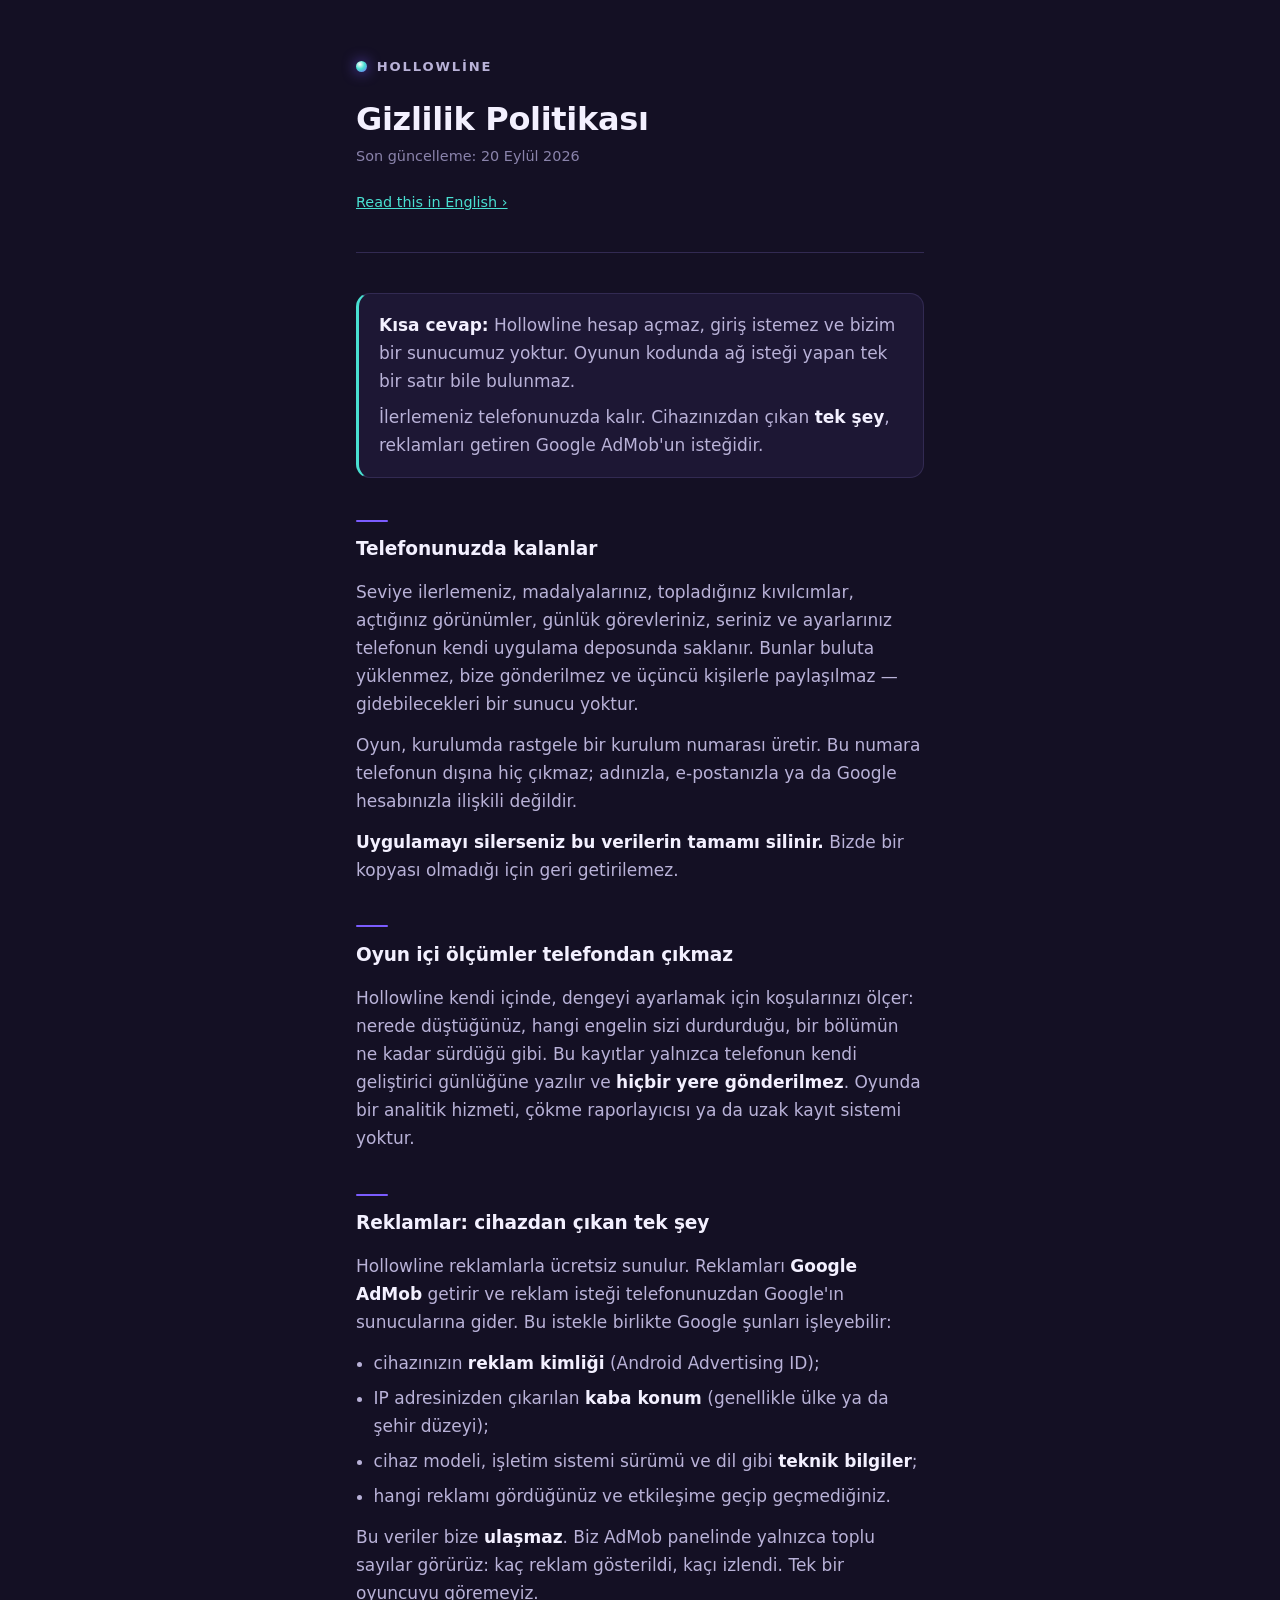
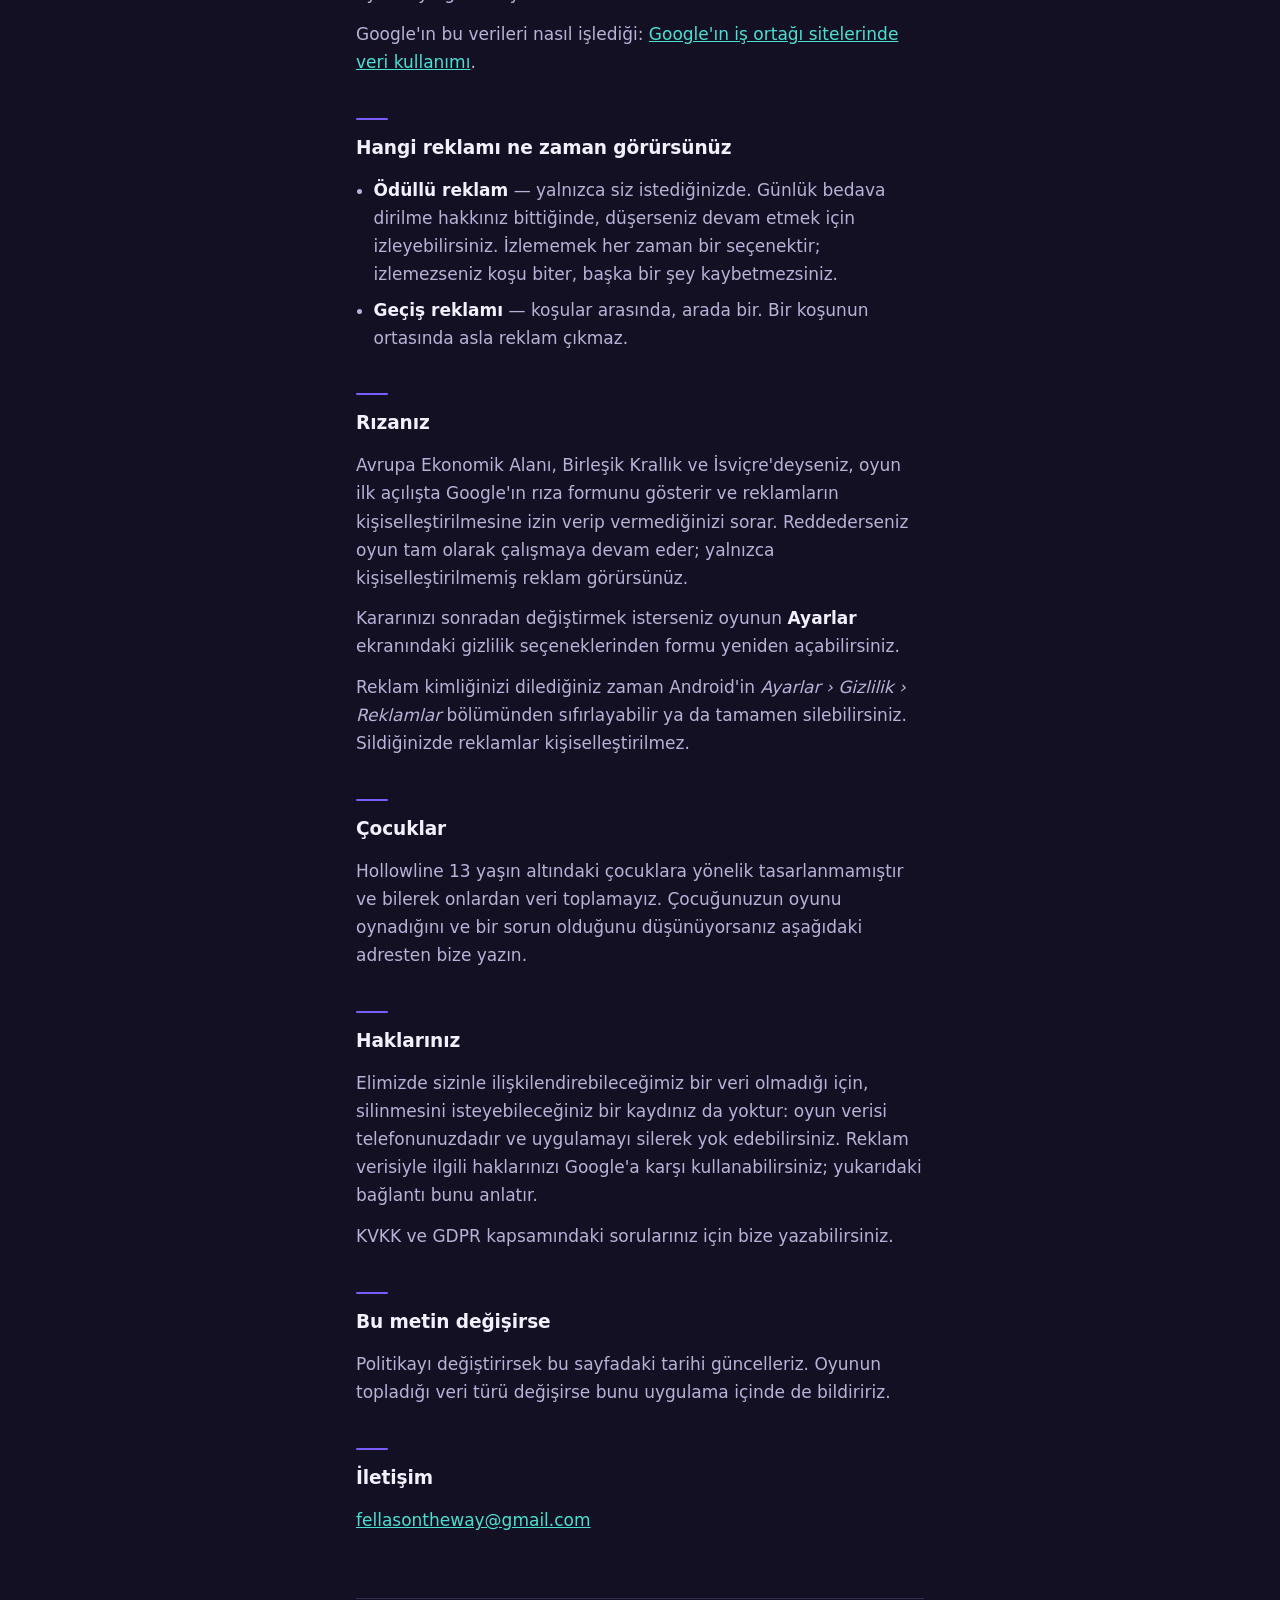
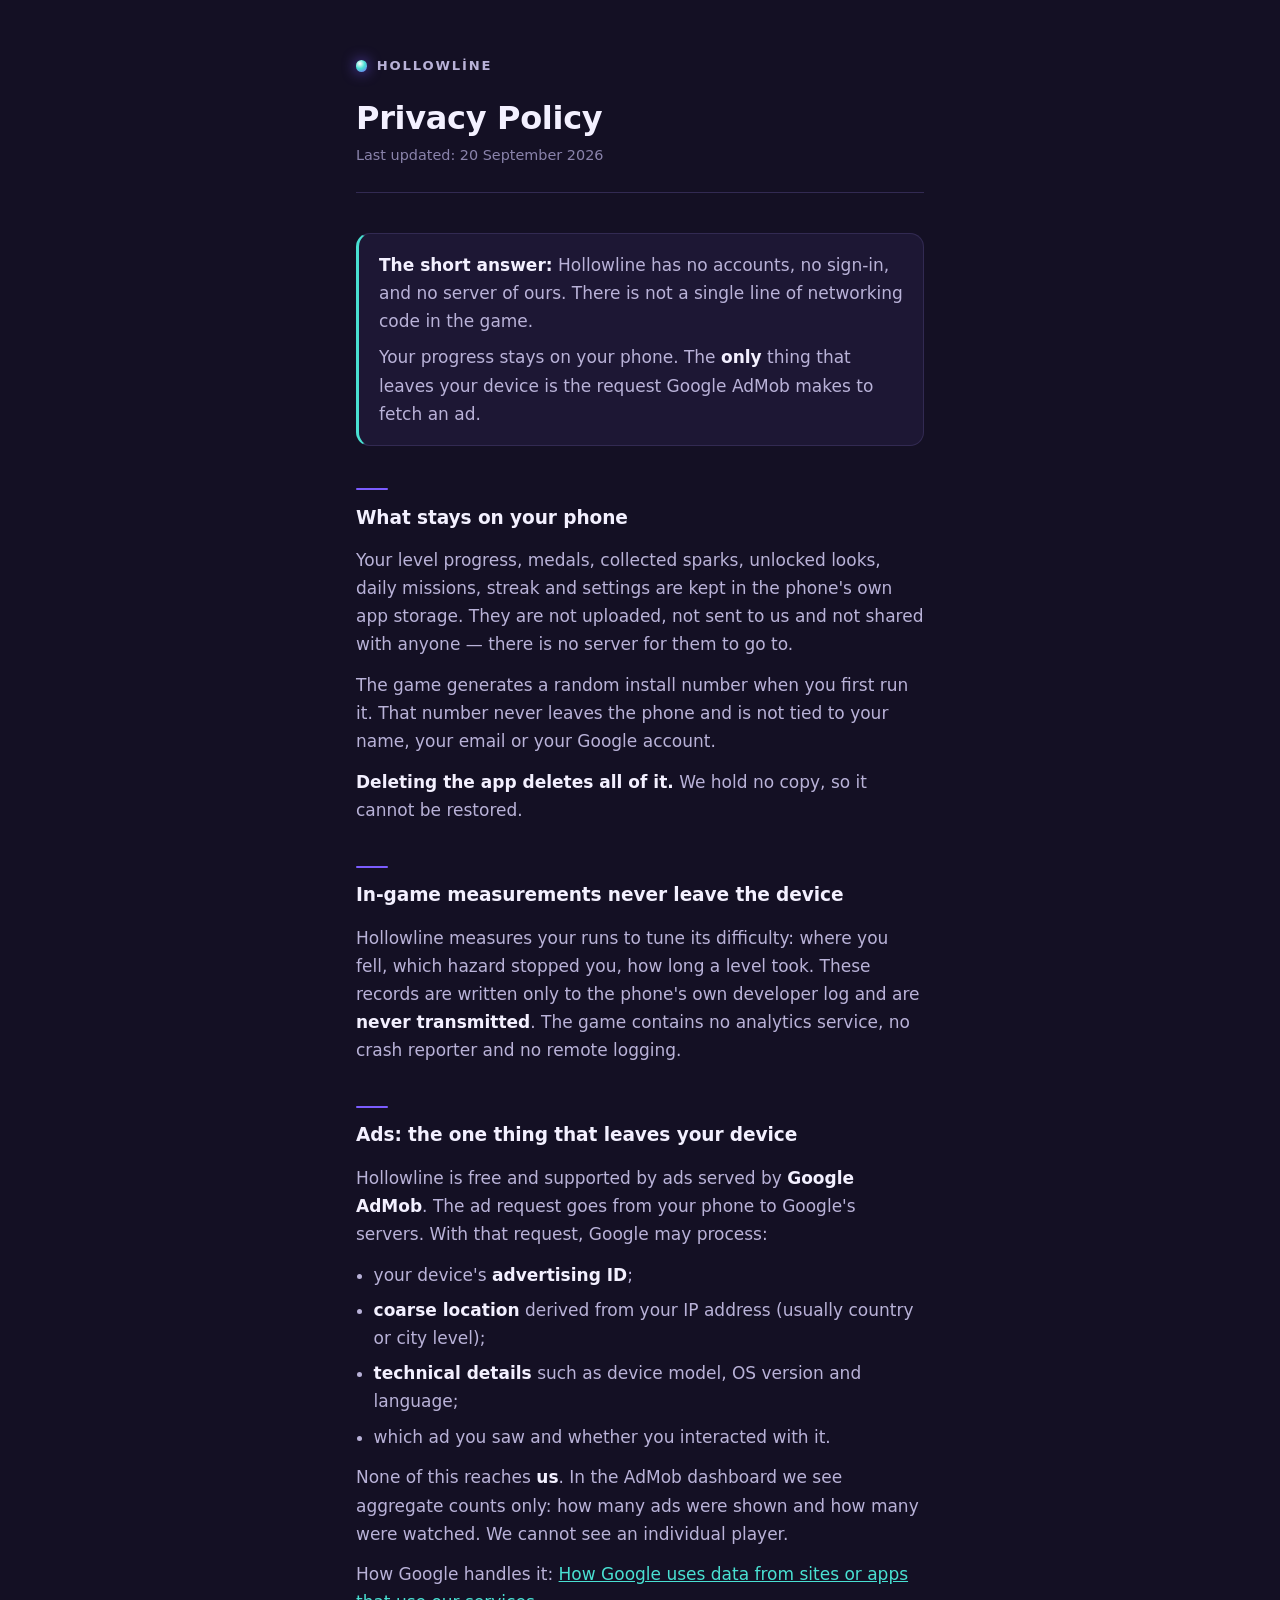
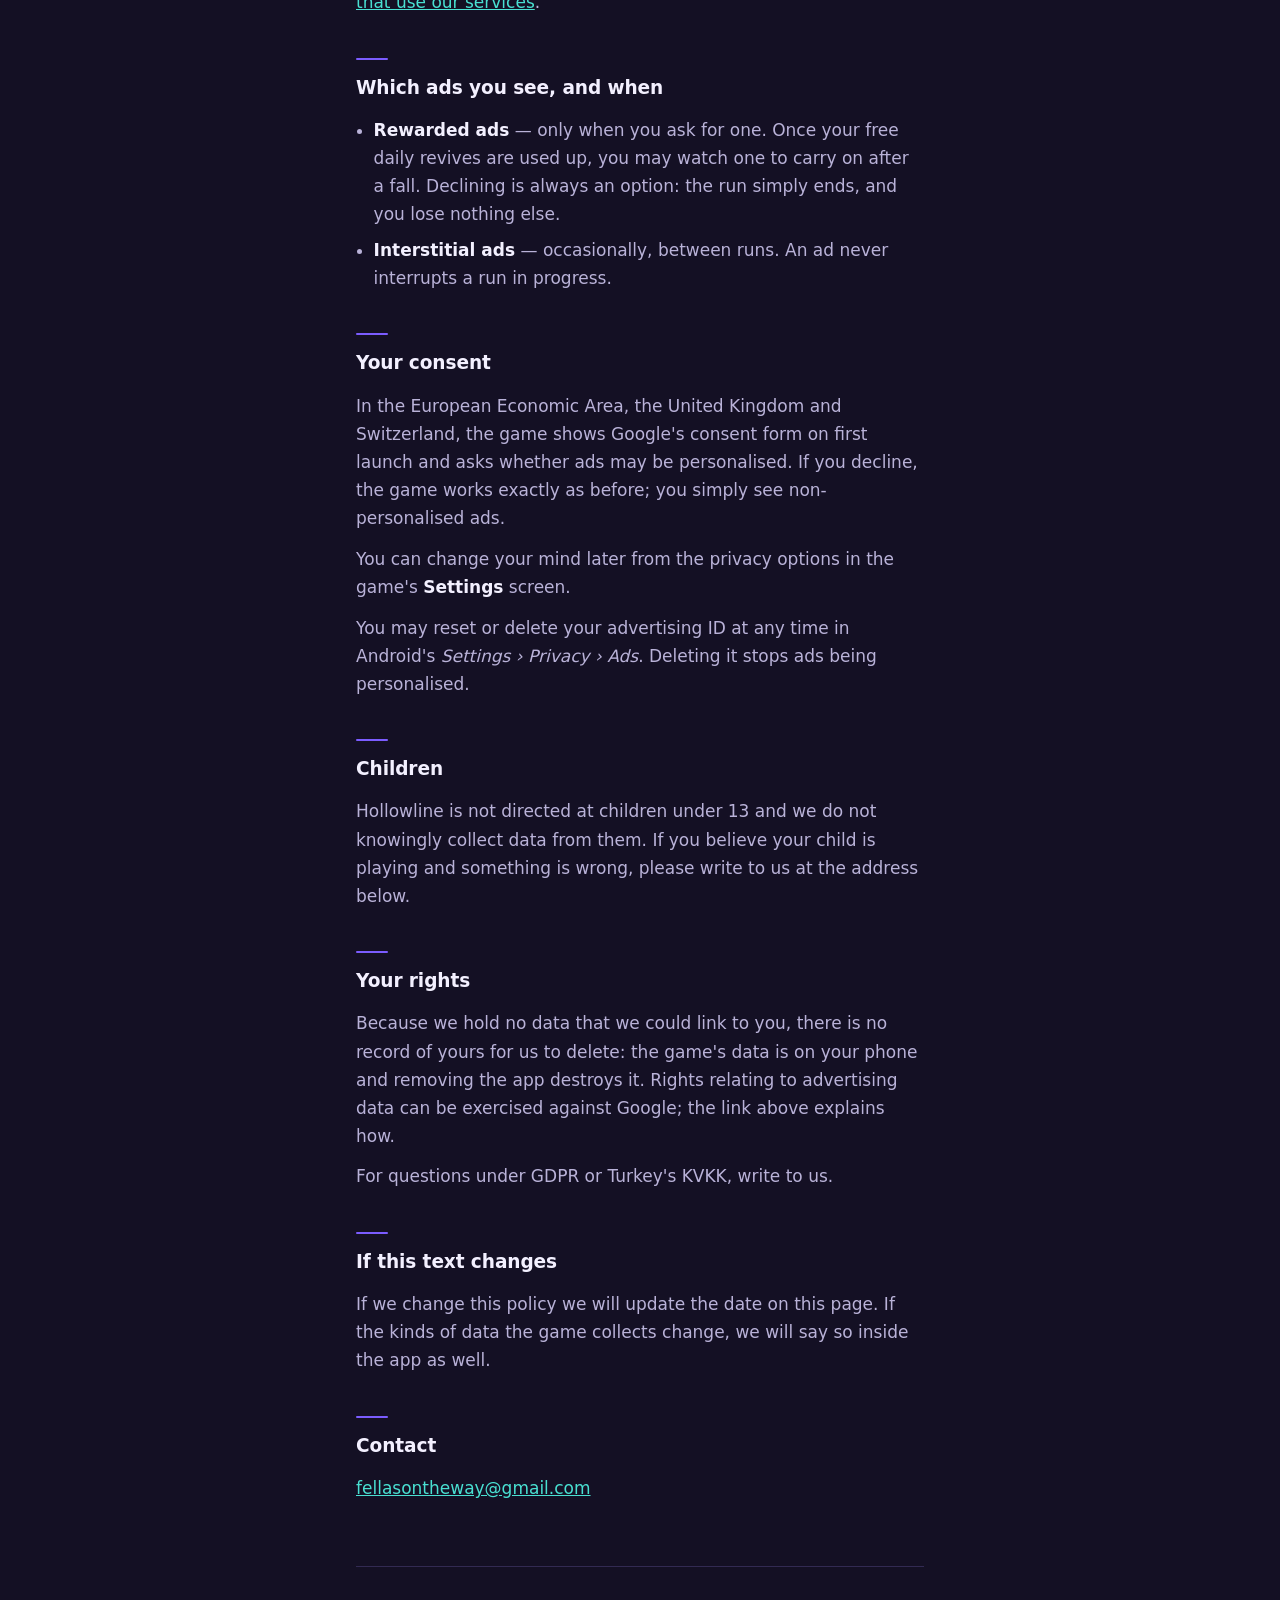
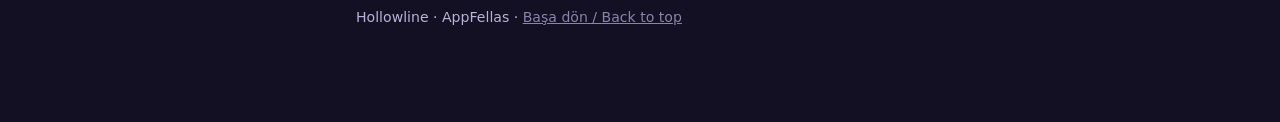
==== index.html @ cfa46d48 "Hollowline gizlilik politikası Metin oyunun kodundan yazıldı, şablondan değil: projede ağ isteği yap" ====
<!doctype html>
<html lang="tr">
<head>
<meta charset="utf-8">
<meta name="viewport" content="width=device-width,initial-scale=1">
<title>Hollowline — Gizlilik Politikası</title>
<meta name="description" content="Hollowline gizlilik politikası: oyunun kendi sunucusu yoktur, ilerlemeniz telefonda kalır, cihazdan çıkan tek şey reklam isteğidir.">
<link rel="stylesheet" href="style.css">
</head>
<body>
<div class="wrap">

<header>
  <div class="mark"><span class="dot"></span>Hollowline</div>
  <h1>Gizlilik Politikası</h1>
  <p class="updated">Son güncelleme: 20 Eylül 2026</p>
  <p class="jump"><a href="#en">Read this in English &rsaquo;</a></p>
</header>

<div class="lede">
  <p><strong>Kısa cevap:</strong> Hollowline hesap açmaz, giriş istemez ve bizim bir sunucumuz yoktur.
  Oyunun kodunda ağ isteği yapan tek bir satır bile bulunmaz.</p>
  <p>İlerlemeniz telefonunuzda kalır. Cihazınızdan çıkan <strong>tek şey</strong>, reklamları getiren
  Google AdMob'un isteğidir.</p>
</div>

<h2>Telefonunuzda kalanlar</h2>
<p>Seviye ilerlemeniz, madalyalarınız, topladığınız kıvılcımlar, açtığınız görünümler, günlük
görevleriniz, seriniz ve ayarlarınız telefonun kendi uygulama deposunda saklanır. Bunlar buluta
yüklenmez, bize gönderilmez ve üçüncü kişilerle paylaşılmaz — gidebilecekleri bir sunucu yoktur.</p>
<p>Oyun, kurulumda rastgele bir kurulum numarası üretir. Bu numara telefonun dışına hiç çıkmaz; adınızla,
e-postanızla ya da Google hesabınızla ilişkili değildir.</p>
<p><strong>Uygulamayı silerseniz bu verilerin tamamı silinir.</strong> Bizde bir kopyası olmadığı için
geri getirilemez.</p>

<h2>Oyun içi ölçümler telefondan çıkmaz</h2>
<p>Hollowline kendi içinde, dengeyi ayarlamak için koşularınızı ölçer: nerede düştüğünüz, hangi engelin
sizi durdurduğu, bir bölümün ne kadar sürdüğü gibi. Bu kayıtlar yalnızca telefonun kendi geliştirici
günlüğüne yazılır ve <strong>hiçbir yere gönderilmez</strong>. Oyunda bir analitik hizmeti, çökme
raporlayıcısı ya da uzak kayıt sistemi yoktur.</p>

<h2>Reklamlar: cihazdan çıkan tek şey</h2>
<p>Hollowline reklamlarla ücretsiz sunulur. Reklamları <strong>Google AdMob</strong> getirir ve reklam
isteği telefonunuzdan Google'ın sunucularına gider. Bu istekle birlikte Google şunları işleyebilir:</p>
<ul>
  <li>cihazınızın <strong>reklam kimliği</strong> (Android Advertising ID);</li>
  <li>IP adresinizden çıkarılan <strong>kaba konum</strong> (genellikle ülke ya da şehir düzeyi);</li>
  <li>cihaz modeli, işletim sistemi sürümü ve dil gibi <strong>teknik bilgiler</strong>;</li>
  <li>hangi reklamı gördüğünüz ve etkileşime geçip geçmediğiniz.</li>
</ul>
<p>Bu veriler bize <strong>ulaşmaz</strong>. Biz AdMob panelinde yalnızca toplu sayılar görürüz: kaç
reklam gösterildi, kaçı izlendi. Tek bir oyuncuyu göremeyiz.</p>
<p>Google'ın bu verileri nasıl işlediği:
<a href="https://policies.google.com/technologies/partner-sites" rel="noopener">Google'ın iş ortağı
sitelerinde veri kullanımı</a>.</p>

<h2>Hangi reklamı ne zaman görürsünüz</h2>
<ul>
  <li><strong>Ödüllü reklam</strong> — yalnızca siz istediğinizde. Günlük bedava dirilme hakkınız
  bittiğinde, düşerseniz devam etmek için izleyebilirsiniz. İzlememek her zaman bir seçenektir;
  izlemezseniz koşu biter, başka bir şey kaybetmezsiniz.</li>
  <li><strong>Geçiş reklamı</strong> — koşular arasında, arada bir. Bir koşunun ortasında asla reklam
  çıkmaz.</li>
</ul>

<h2>Rızanız</h2>
<p>Avrupa Ekonomik Alanı, Birleşik Krallık ve İsviçre'deyseniz, oyun ilk açılışta Google'ın rıza formunu
gösterir ve reklamların kişiselleştirilmesine izin verip vermediğinizi sorar. Reddederseniz oyun tam
olarak çalışmaya devam eder; yalnızca kişiselleştirilmemiş reklam görürsünüz.</p>
<p>Kararınızı sonradan değiştirmek isterseniz oyunun <strong>Ayarlar</strong> ekranındaki gizlilik
seçeneklerinden formu yeniden açabilirsiniz.</p>
<p>Reklam kimliğinizi dilediğiniz zaman Android'in <em>Ayarlar &rsaquo; Gizlilik &rsaquo; Reklamlar</em>
bölümünden sıfırlayabilir ya da tamamen silebilirsiniz. Sildiğinizde reklamlar kişiselleştirilmez.</p>

<h2>Çocuklar</h2>
<p>Hollowline 13 yaşın altındaki çocuklara yönelik tasarlanmamıştır ve bilerek onlardan veri toplamayız.
Çocuğunuzun oyunu oynadığını ve bir sorun olduğunu düşünüyorsanız aşağıdaki adresten bize yazın.</p>

<h2>Haklarınız</h2>
<p>Elimizde sizinle ilişkilendirebileceğimiz bir veri olmadığı için, silinmesini isteyebileceğiniz bir
kaydınız da yoktur: oyun verisi telefonunuzdadır ve uygulamayı silerek yok edebilirsiniz. Reklam
verisiyle ilgili haklarınızı Google'a karşı kullanabilirsiniz; yukarıdaki bağlantı bunu anlatır.</p>
<p>KVKK ve GDPR kapsamındaki sorularınız için bize yazabilirsiniz.</p>

<h2>Bu metin değişirse</h2>
<p>Politikayı değiştirirsek bu sayfadaki tarihi güncelleriz. Oyunun topladığı veri türü değişirse bunu
uygulama içinde de bildiririz.</p>

<h2>İletişim</h2>
<p><a href="mailto:fellasontheway@gmail.com">fellasontheway@gmail.com</a></p>

<div class="sep"></div>

<header id="en" style="border-bottom:1px solid var(--line)">
  <div class="mark"><span class="dot"></span>Hollowline</div>
  <h1>Privacy Policy</h1>
  <p class="updated">Last updated: 20 September 2026</p>
</header>

<div class="lede">
  <p><strong>The short answer:</strong> Hollowline has no accounts, no sign-in, and no server of ours.
  There is not a single line of networking code in the game.</p>
  <p>Your progress stays on your phone. The <strong>only</strong> thing that leaves your device is the
  request Google AdMob makes to fetch an ad.</p>
</div>

<h2>What stays on your phone</h2>
<p>Your level progress, medals, collected sparks, unlocked looks, daily missions, streak and settings are
kept in the phone's own app storage. They are not uploaded, not sent to us and not shared with anyone —
there is no server for them to go to.</p>
<p>The game generates a random install number when you first run it. That number never leaves the phone
and is not tied to your name, your email or your Google account.</p>
<p><strong>Deleting the app deletes all of it.</strong> We hold no copy, so it cannot be restored.</p>

<h2>In-game measurements never leave the device</h2>
<p>Hollowline measures your runs to tune its difficulty: where you fell, which hazard stopped you, how
long a level took. These records are written only to the phone's own developer log and are
<strong>never transmitted</strong>. The game contains no analytics service, no crash reporter and no
remote logging.</p>

<h2>Ads: the one thing that leaves your device</h2>
<p>Hollowline is free and supported by ads served by <strong>Google AdMob</strong>. The ad request goes
from your phone to Google's servers. With that request, Google may process:</p>
<ul>
  <li>your device's <strong>advertising ID</strong>;</li>
  <li><strong>coarse location</strong> derived from your IP address (usually country or city level);</li>
  <li><strong>technical details</strong> such as device model, OS version and language;</li>
  <li>which ad you saw and whether you interacted with it.</li>
</ul>
<p>None of this reaches <strong>us</strong>. In the AdMob dashboard we see aggregate counts only: how many
ads were shown and how many were watched. We cannot see an individual player.</p>
<p>How Google handles it:
<a href="https://policies.google.com/technologies/partner-sites" rel="noopener">How Google uses data from
sites or apps that use our services</a>.</p>

<h2>Which ads you see, and when</h2>
<ul>
  <li><strong>Rewarded ads</strong> — only when you ask for one. Once your free daily revives are used up,
  you may watch one to carry on after a fall. Declining is always an option: the run simply ends, and you
  lose nothing else.</li>
  <li><strong>Interstitial ads</strong> — occasionally, between runs. An ad never interrupts a run in
  progress.</li>
</ul>

<h2>Your consent</h2>
<p>In the European Economic Area, the United Kingdom and Switzerland, the game shows Google's consent form
on first launch and asks whether ads may be personalised. If you decline, the game works exactly as
before; you simply see non-personalised ads.</p>
<p>You can change your mind later from the privacy options in the game's <strong>Settings</strong> screen.</p>
<p>You may reset or delete your advertising ID at any time in Android's
<em>Settings &rsaquo; Privacy &rsaquo; Ads</em>. Deleting it stops ads being personalised.</p>

<h2>Children</h2>
<p>Hollowline is not directed at children under 13 and we do not knowingly collect data from them. If you
believe your child is playing and something is wrong, please write to us at the address below.</p>

<h2>Your rights</h2>
<p>Because we hold no data that we could link to you, there is no record of yours for us to delete: the
game's data is on your phone and removing the app destroys it. Rights relating to advertising data can be
exercised against Google; the link above explains how.</p>
<p>For questions under GDPR or Turkey's KVKK, write to us.</p>

<h2>If this text changes</h2>
<p>If we change this policy we will update the date on this page. If the kinds of data the game collects
change, we will say so inside the app as well.</p>

<h2>Contact</h2>
<p><a href="mailto:fellasontheway@gmail.com">fellasontheway@gmail.com</a></p>

<div class="sep"></div>
<footer>
  <p>Hollowline &middot; AppFellas &middot; <a href="#">Başa dön / Back to top</a></p>
</footer>

</div>
</body>
</html>
---- style.css ----
:root{
  --ink:#f3f0ff; --dim:#b9b2d8; --faint:#8a83ab;
  --bg:#141024; --card:#1d1734; --line:#322a52;
  --violet:#7b5cff; --aqua:#49e0d2; --gold:#ffc861;
  --measure:38rem;
}
*{box-sizing:border-box}
html{-webkit-text-size-adjust:100%}
body{
  margin:0; background:var(--bg); color:var(--ink);
  font:400 17px/1.65 ui-sans-serif,system-ui,-apple-system,"Segoe UI",Roboto,Helvetica,Arial,sans-serif;
}
.wrap{max-width:var(--measure); margin:0 auto; padding:0 20px 5rem}
header{padding:3.5rem 0 1.5rem; border-bottom:1px solid var(--line); margin-bottom:2.5rem}
.mark{display:flex; align-items:center; gap:.6rem; font-weight:700; letter-spacing:.14em;
  text-transform:uppercase; font-size:.82rem; color:var(--dim)}
.mark .dot{width:.7rem; height:.7rem; border-radius:50%;
  background:radial-gradient(circle at 35% 30%,#fff,var(--aqua) 45%,var(--violet));
  box-shadow:0 0 14px rgba(123,92,255,.8)}
h1{font-size:2rem; line-height:1.2; margin:1.4rem 0 .4rem; letter-spacing:-.01em}
.updated{color:var(--faint); font-size:.9rem; margin:0}
.jump{margin-top:1.4rem; font-size:.9rem}
.jump a{color:var(--aqua)}
h2{font-size:1.16rem; margin:2.6rem 0 .6rem; letter-spacing:-.005em}
h2::before{content:""; display:block; width:2rem; height:2px; background:var(--violet);
  border-radius:2px; margin-bottom:.8rem}
p,li{color:var(--dim)}
p{margin:.8rem 0}
strong{color:var(--ink); font-weight:600}
a{color:var(--aqua)}
a:hover{color:var(--ink)}
ul{padding-left:1.1rem; margin:.8rem 0}
li{margin:.45rem 0}
.lede{background:var(--card); border:1px solid var(--line); border-left:3px solid var(--aqua);
  border-radius:14px; padding:1.1rem 1.25rem; margin:1.8rem 0}
.lede p{margin:.5rem 0}
.lede p:first-child{margin-top:0}
.lede p:last-child{margin-bottom:0}
.sep{height:1px; background:var(--line); margin:4rem 0 0}
footer{padding-top:1.6rem; color:var(--faint); font-size:.88rem}
footer a{color:var(--faint); text-decoration:underline}
code{background:#241d40; padding:.1em .4em; border-radius:5px; font-size:.92em; color:var(--gold)}
@media (max-width:420px){ h1{font-size:1.6rem} body{font-size:16px} }
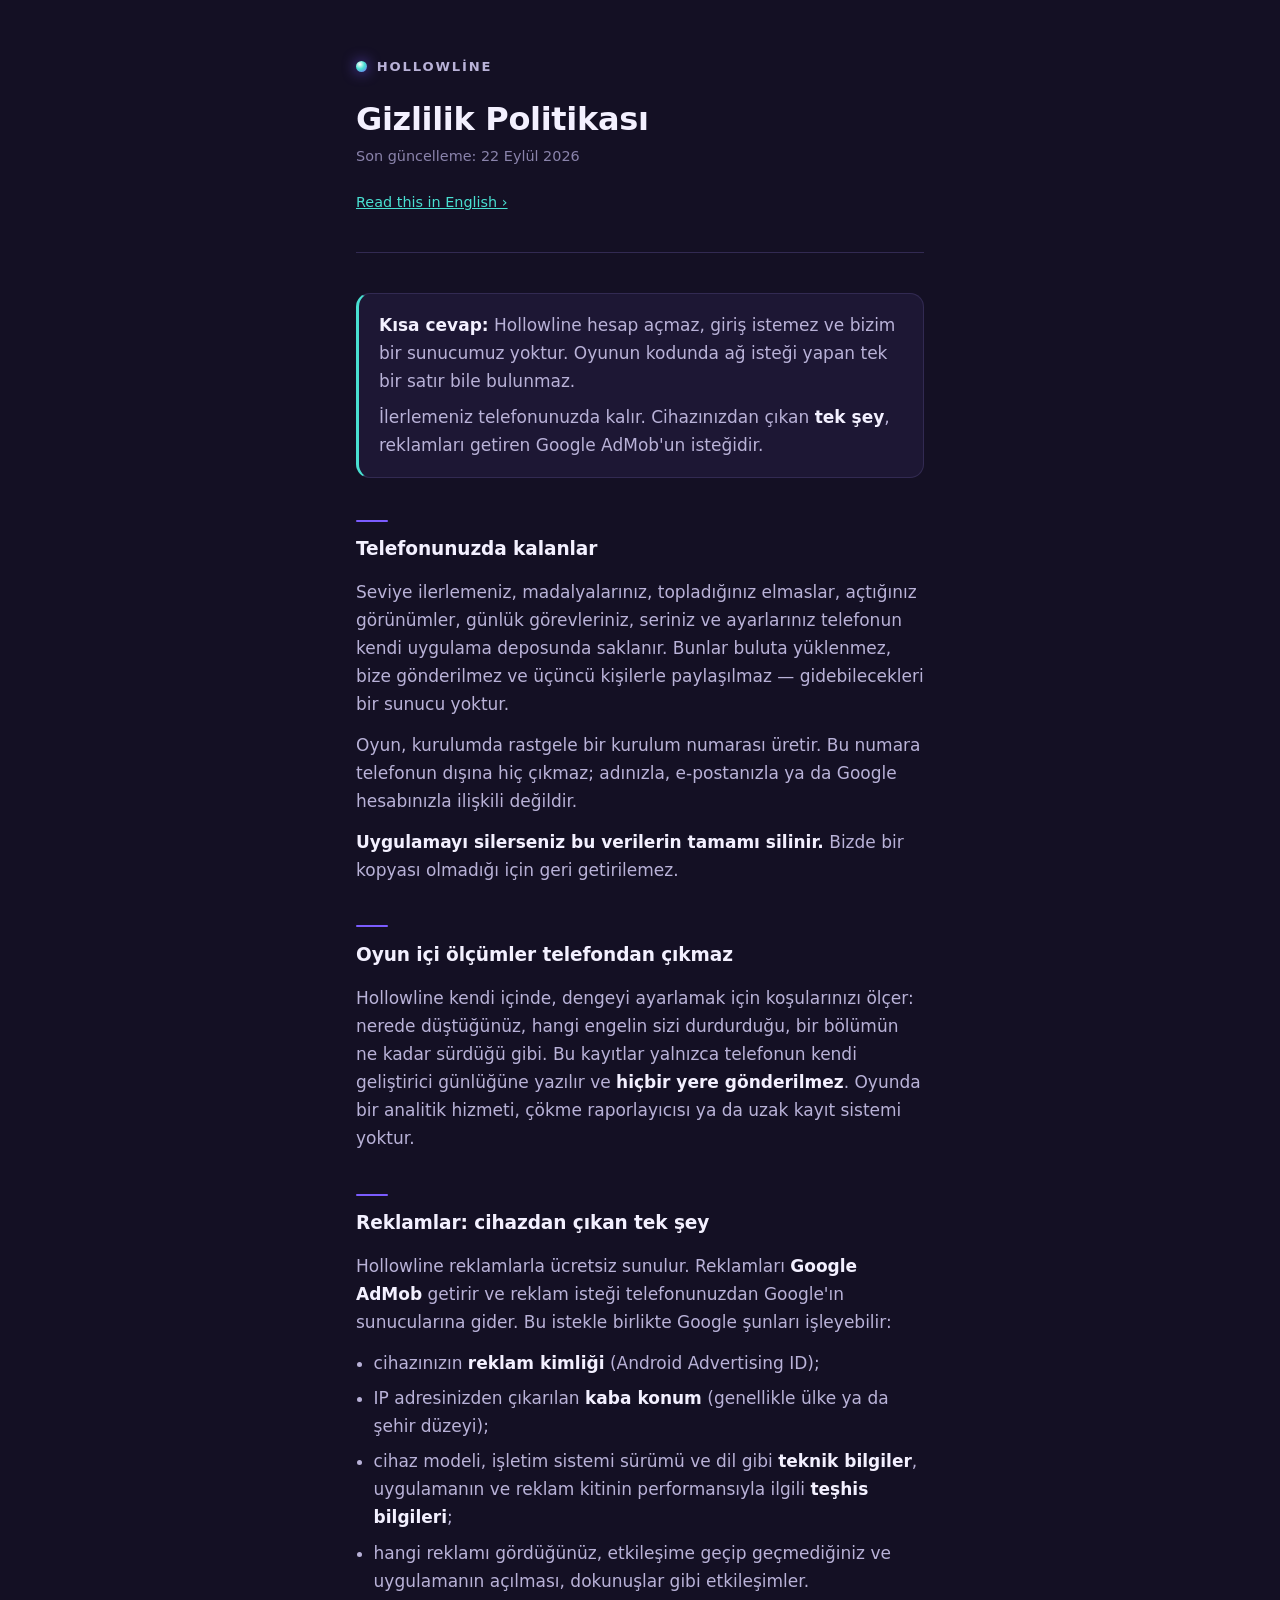
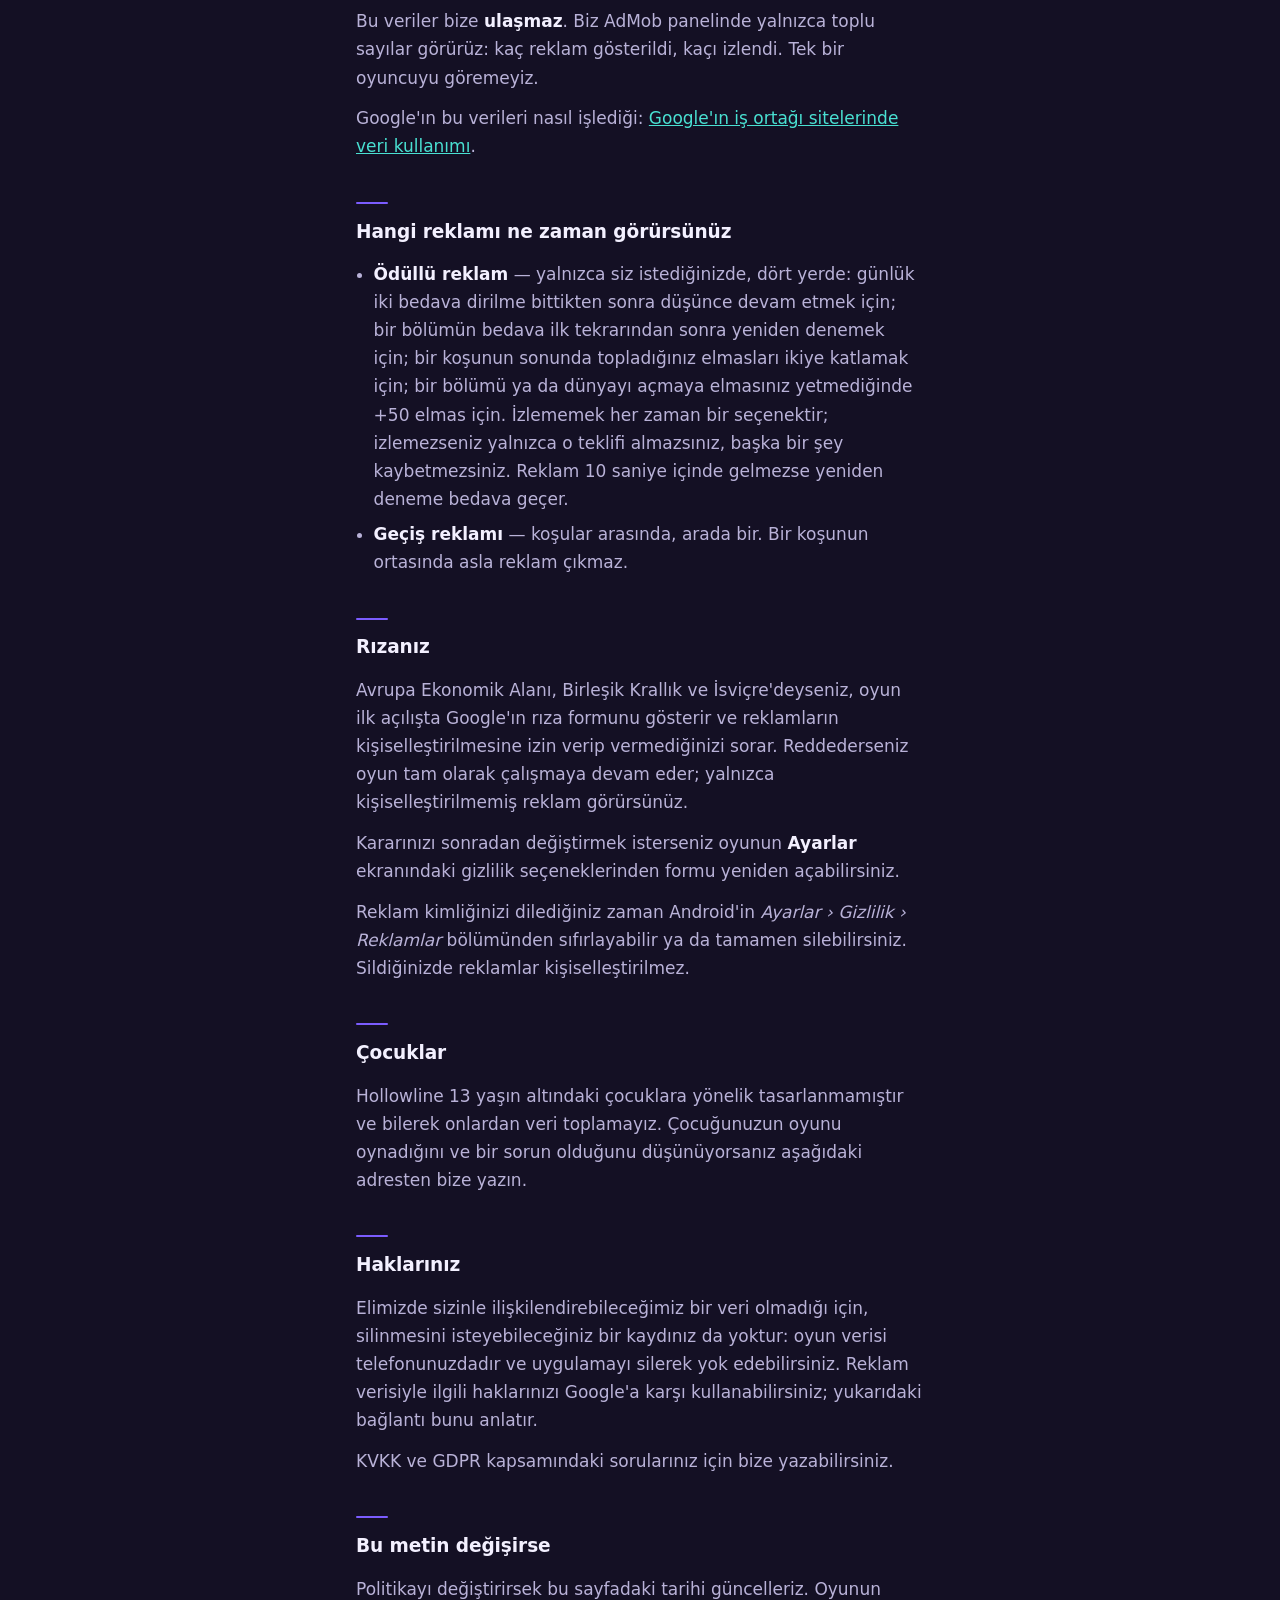
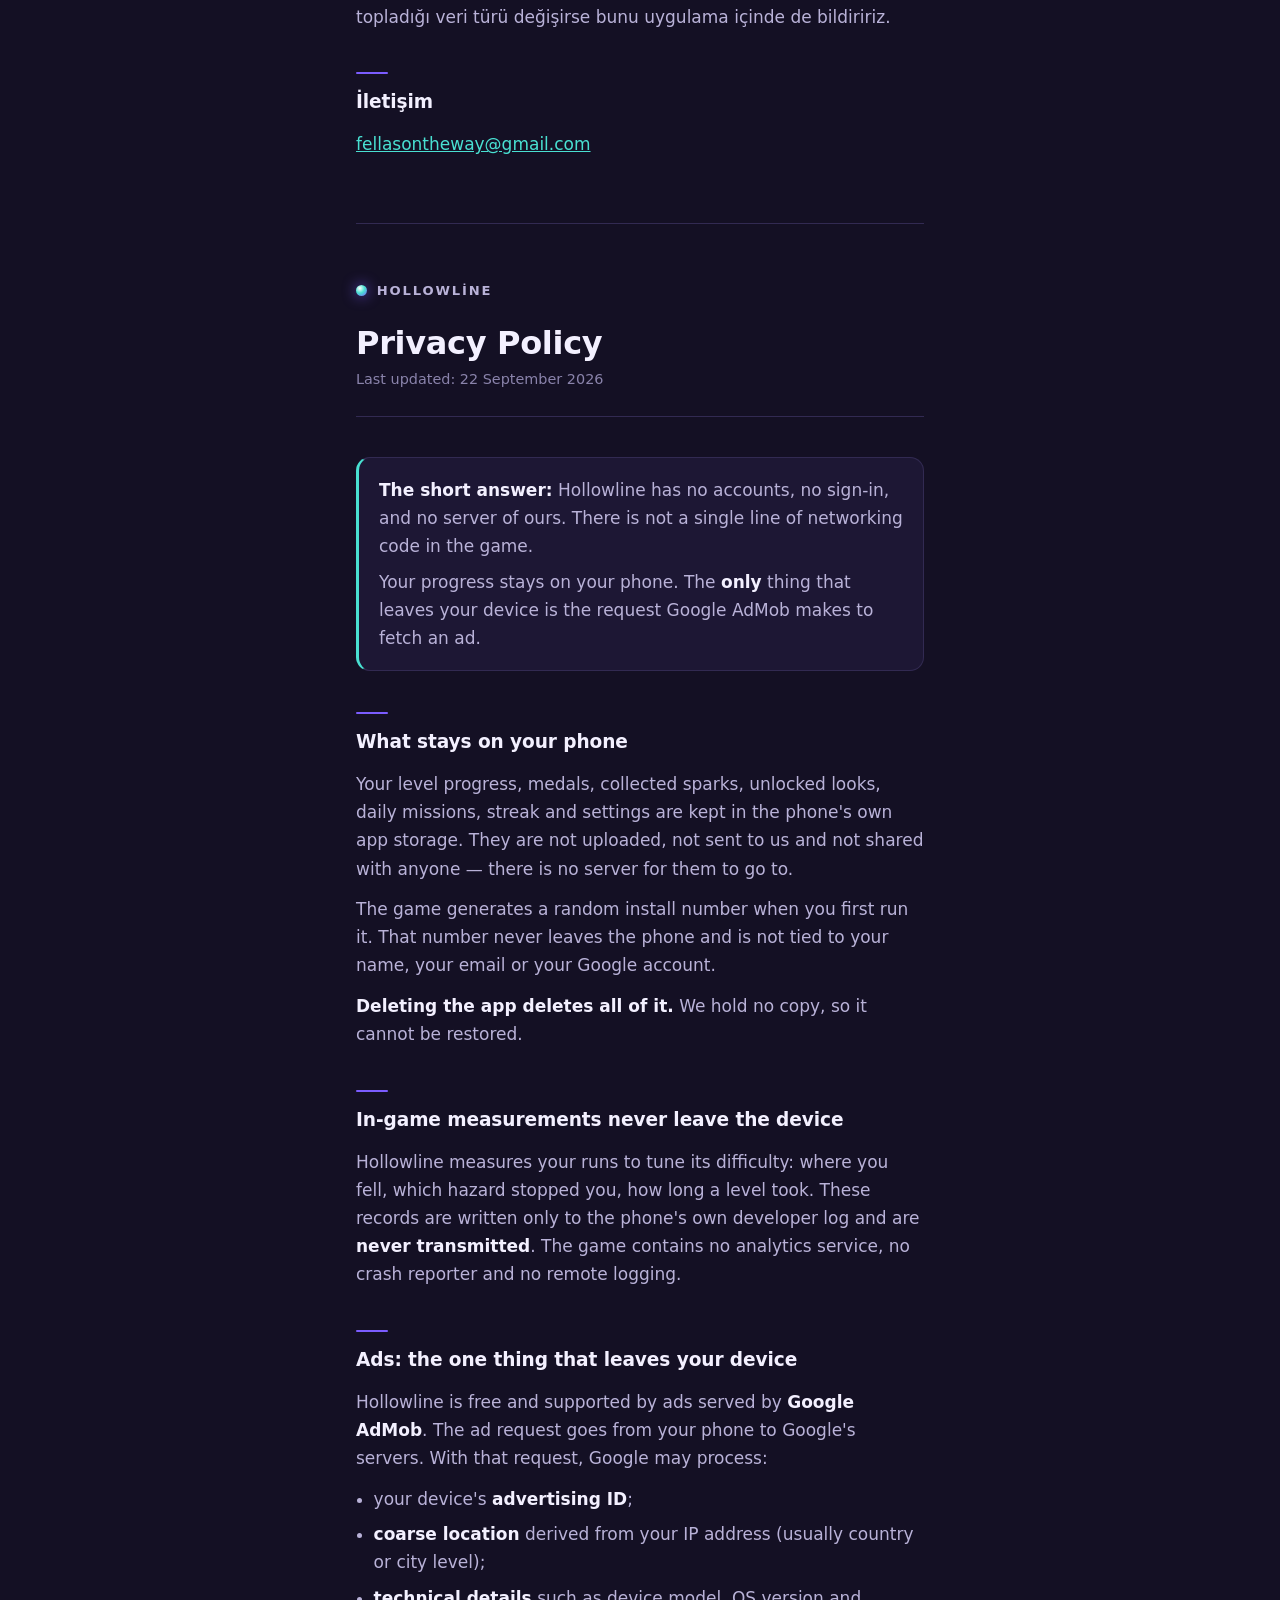
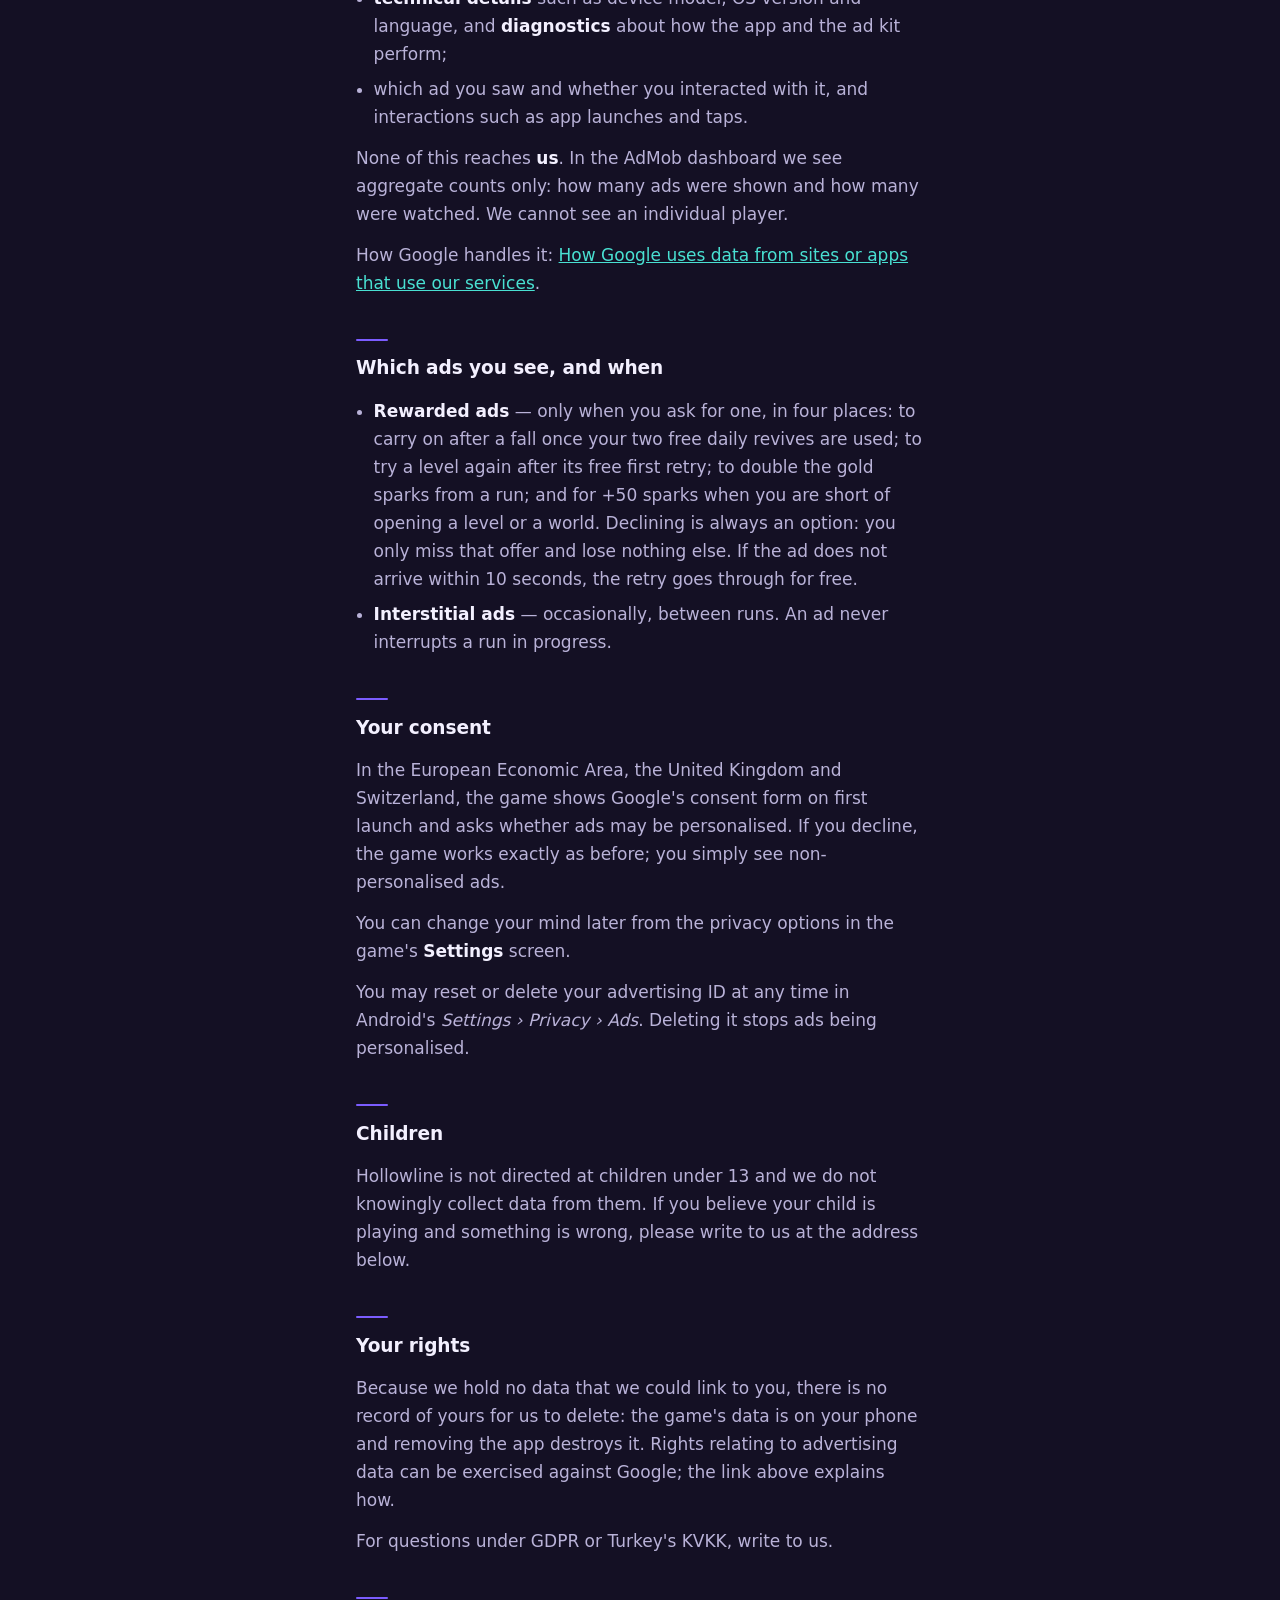
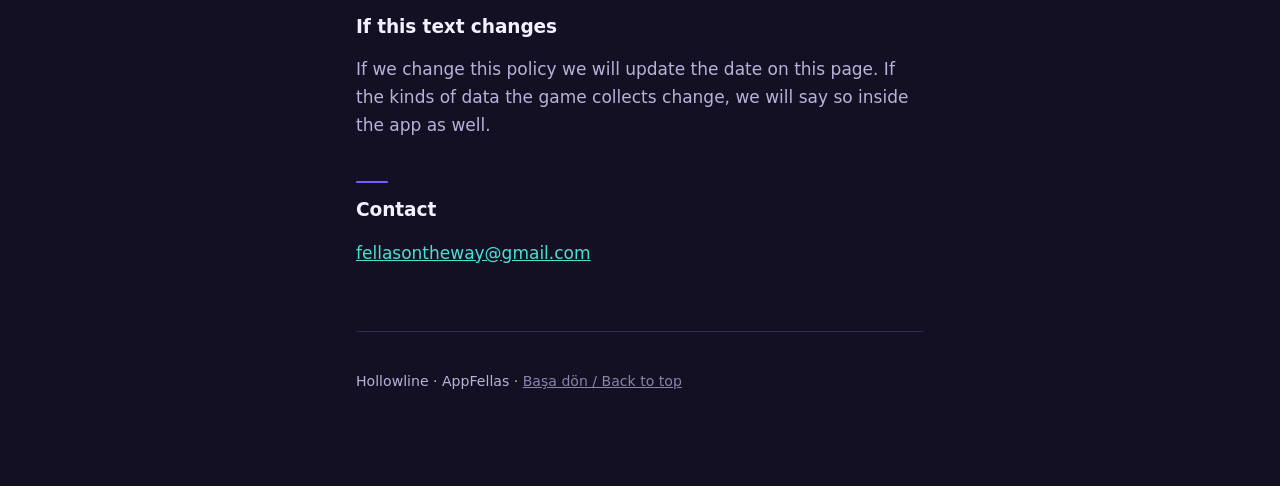
==== commit 630fb813: "Ödüllü reklamın dört yeri ve AdMob'un topladığı veriler eksiksiz; 22 Eylül 2026" ====
--- a/index.html
+++ b/index.html
@@ -13,7 +13,7 @@
 <header>
   <div class="mark"><span class="dot"></span>Hollowline</div>
   <h1>Gizlilik Politikası</h1>
-  <p class="updated">Son güncelleme: 20 Eylül 2026</p>
+  <p class="updated">Son güncelleme: 22 Eylül 2026</p>
   <p class="jump"><a href="#en">Read this in English &rsaquo;</a></p>
 </header>
 
@@ -25,7 +25,7 @@
 </div>
 
 <h2>Telefonunuzda kalanlar</h2>
-<p>Seviye ilerlemeniz, madalyalarınız, topladığınız kıvılcımlar, açtığınız görünümler, günlük
+<p>Seviye ilerlemeniz, madalyalarınız, topladığınız elmaslar, açtığınız görünümler, günlük
 görevleriniz, seriniz ve ayarlarınız telefonun kendi uygulama deposunda saklanır. Bunlar buluta
 yüklenmez, bize gönderilmez ve üçüncü kişilerle paylaşılmaz — gidebilecekleri bir sunucu yoktur.</p>
 <p>Oyun, kurulumda rastgele bir kurulum numarası üretir. Bu numara telefonun dışına hiç çıkmaz; adınızla,
@@ -45,8 +45,10 @@
 <ul>
   <li>cihazınızın <strong>reklam kimliği</strong> (Android Advertising ID);</li>
   <li>IP adresinizden çıkarılan <strong>kaba konum</strong> (genellikle ülke ya da şehir düzeyi);</li>
-  <li>cihaz modeli, işletim sistemi sürümü ve dil gibi <strong>teknik bilgiler</strong>;</li>
-  <li>hangi reklamı gördüğünüz ve etkileşime geçip geçmediğiniz.</li>
+  <li>cihaz modeli, işletim sistemi sürümü ve dil gibi <strong>teknik bilgiler</strong>, uygulamanın ve reklam
+  kitinin performansıyla ilgili <strong>teşhis bilgileri</strong>;</li>
+  <li>hangi reklamı gördüğünüz, etkileşime geçip geçmediğiniz ve uygulamanın açılması, dokunuşlar gibi
+  etkileşimler.</li>
 </ul>
 <p>Bu veriler bize <strong>ulaşmaz</strong>. Biz AdMob panelinde yalnızca toplu sayılar görürüz: kaç
 reklam gösterildi, kaçı izlendi. Tek bir oyuncuyu göremeyiz.</p>
@@ -56,9 +58,11 @@
 
 <h2>Hangi reklamı ne zaman görürsünüz</h2>
 <ul>
-  <li><strong>Ödüllü reklam</strong> — yalnızca siz istediğinizde. Günlük bedava dirilme hakkınız
-  bittiğinde, düşerseniz devam etmek için izleyebilirsiniz. İzlememek her zaman bir seçenektir;
-  izlemezseniz koşu biter, başka bir şey kaybetmezsiniz.</li>
+  <li><strong>Ödüllü reklam</strong> — yalnızca siz istediğinizde, dört yerde: günlük iki bedava dirilme
+  bittikten sonra düşünce devam etmek için; bir bölümün bedava ilk tekrarından sonra yeniden denemek için;
+  bir koşunun sonunda topladığınız elmasları ikiye katlamak için; bir bölümü ya da dünyayı açmaya elmasınız
+  yetmediğinde +50 elmas için. İzlememek her zaman bir seçenektir; izlemezseniz yalnızca o teklifi
+  almazsınız, başka bir şey kaybetmezsiniz. Reklam 10 saniye içinde gelmezse yeniden deneme bedava geçer.</li>
   <li><strong>Geçiş reklamı</strong> — koşular arasında, arada bir. Bir koşunun ortasında asla reklam
   çıkmaz.</li>
 </ul>
@@ -94,7 +98,7 @@
 <header id="en" style="border-bottom:1px solid var(--line)">
   <div class="mark"><span class="dot"></span>Hollowline</div>
   <h1>Privacy Policy</h1>
-  <p class="updated">Last updated: 20 September 2026</p>
+  <p class="updated">Last updated: 22 September 2026</p>
 </header>
 
 <div class="lede">
@@ -124,8 +128,9 @@
 <ul>
   <li>your device's <strong>advertising ID</strong>;</li>
   <li><strong>coarse location</strong> derived from your IP address (usually country or city level);</li>
-  <li><strong>technical details</strong> such as device model, OS version and language;</li>
-  <li>which ad you saw and whether you interacted with it.</li>
+  <li><strong>technical details</strong> such as device model, OS version and language, and
+  <strong>diagnostics</strong> about how the app and the ad kit perform;</li>
+  <li>which ad you saw and whether you interacted with it, and interactions such as app launches and taps.</li>
 </ul>
 <p>None of this reaches <strong>us</strong>. In the AdMob dashboard we see aggregate counts only: how many
 ads were shown and how many were watched. We cannot see an individual player.</p>
@@ -135,9 +140,11 @@
 
 <h2>Which ads you see, and when</h2>
 <ul>
-  <li><strong>Rewarded ads</strong> — only when you ask for one. Once your free daily revives are used up,
-  you may watch one to carry on after a fall. Declining is always an option: the run simply ends, and you
-  lose nothing else.</li>
+  <li><strong>Rewarded ads</strong> — only when you ask for one, in four places: to carry on after a fall once
+  your two free daily revives are used; to try a level again after its free first retry; to double the gold
+  sparks from a run; and for +50 sparks when you are short of opening a level or a world. Declining is always
+  an option: you only miss that offer and lose nothing else. If the ad does not arrive within 10 seconds, the
+  retry goes through for free.</li>
   <li><strong>Interstitial ads</strong> — occasionally, between runs. An ad never interrupts a run in
   progress.</li>
 </ul>
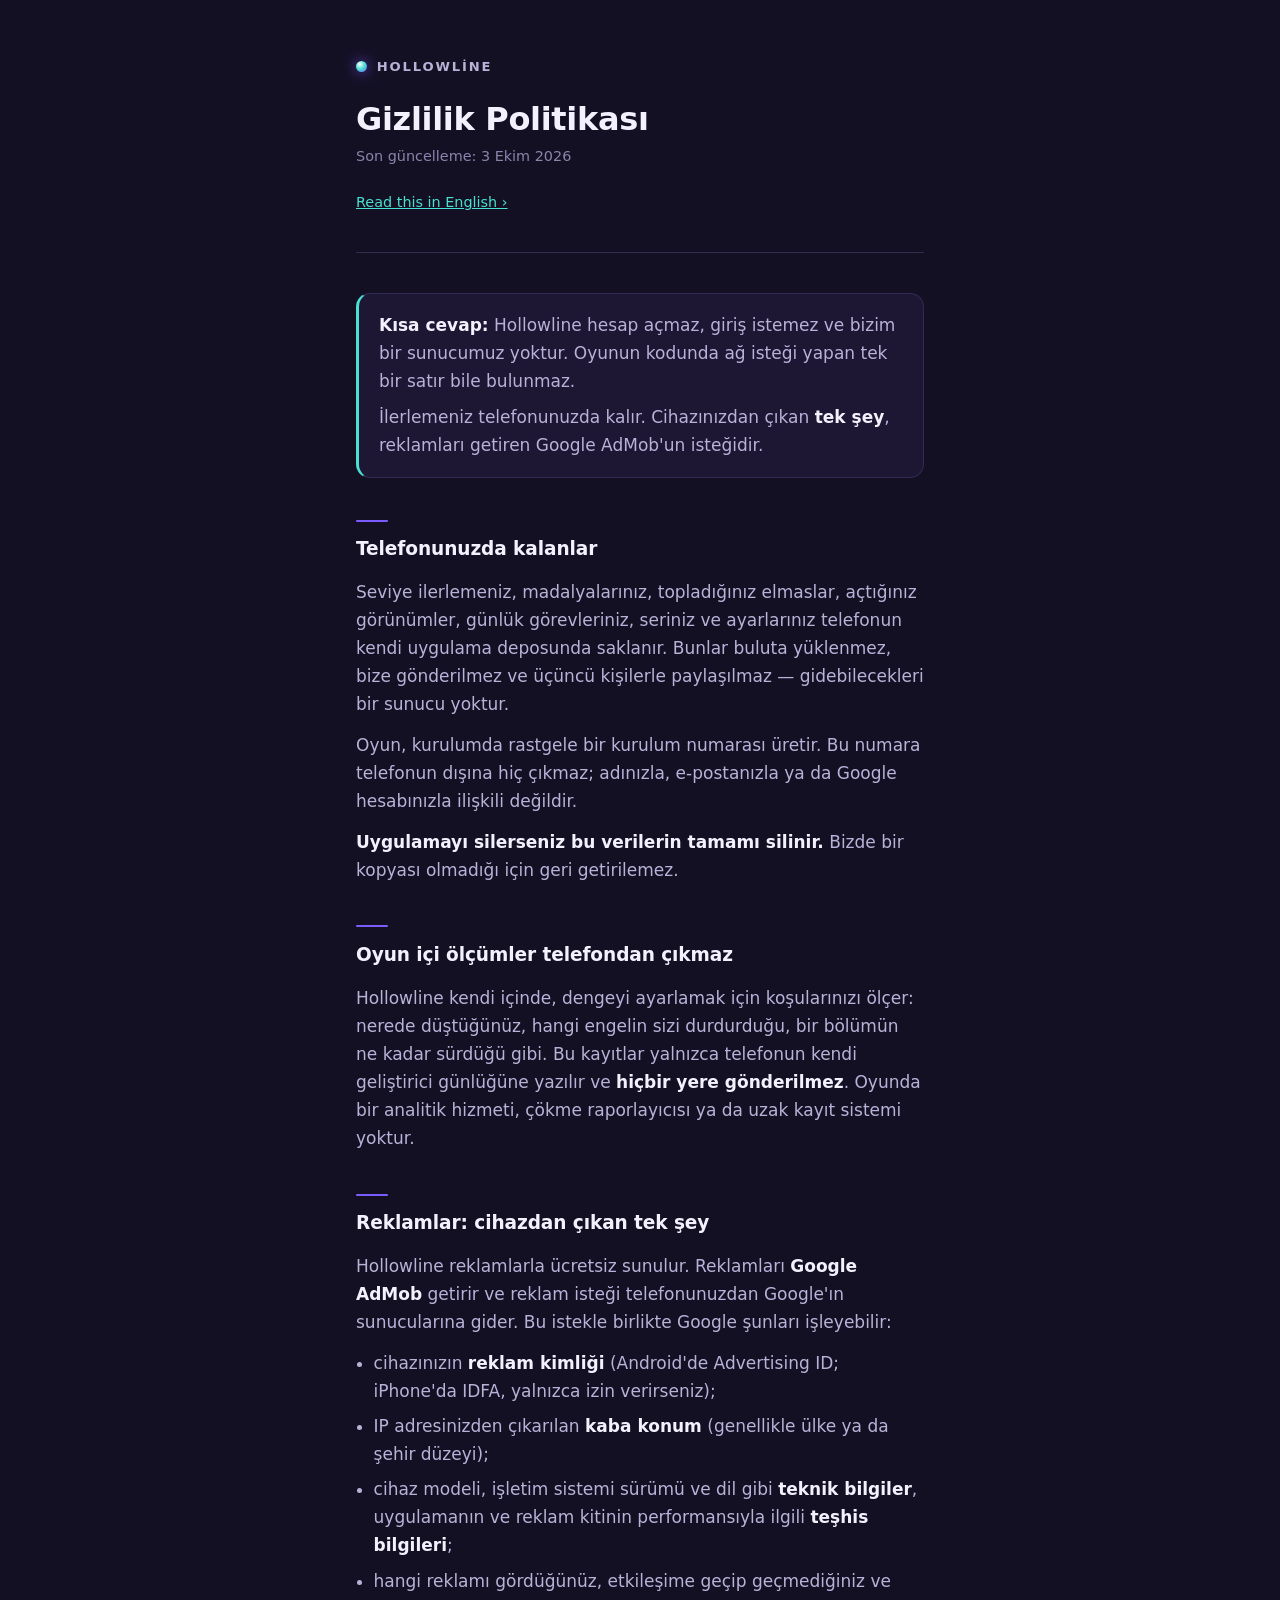
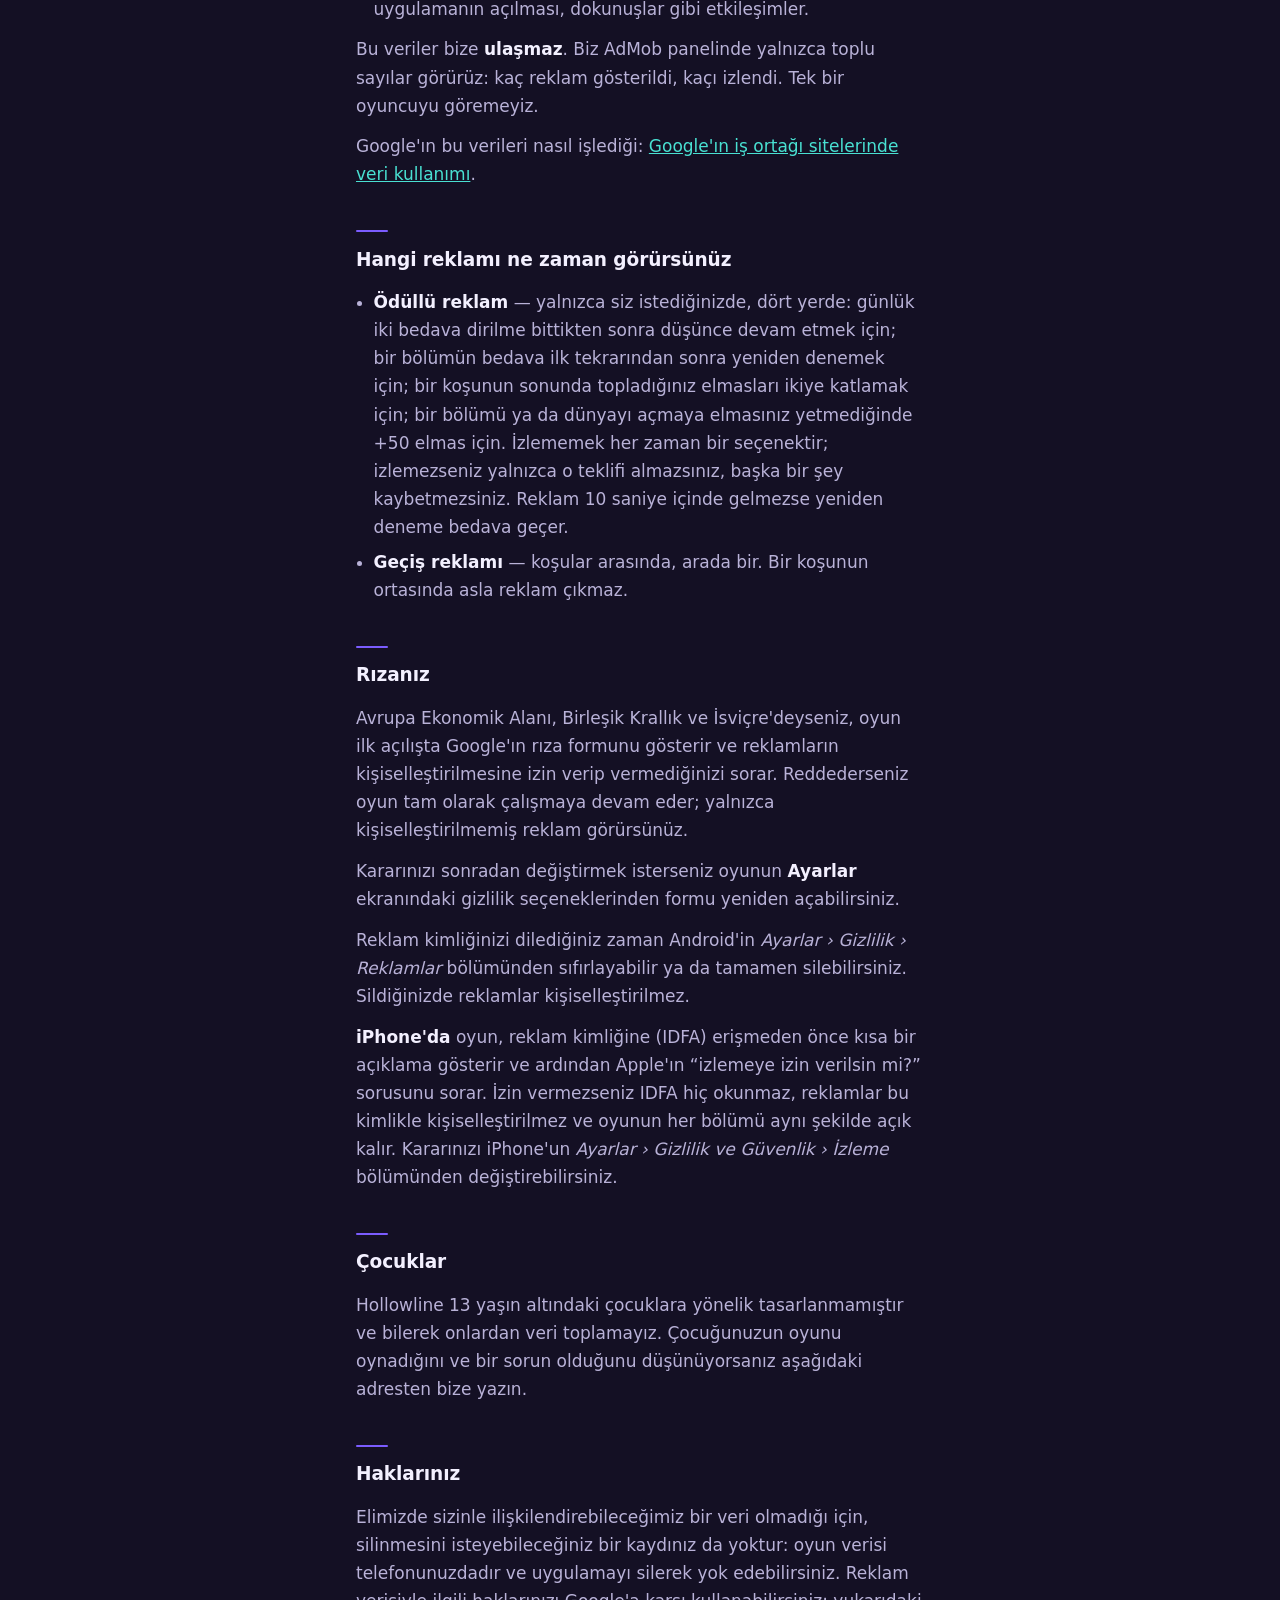
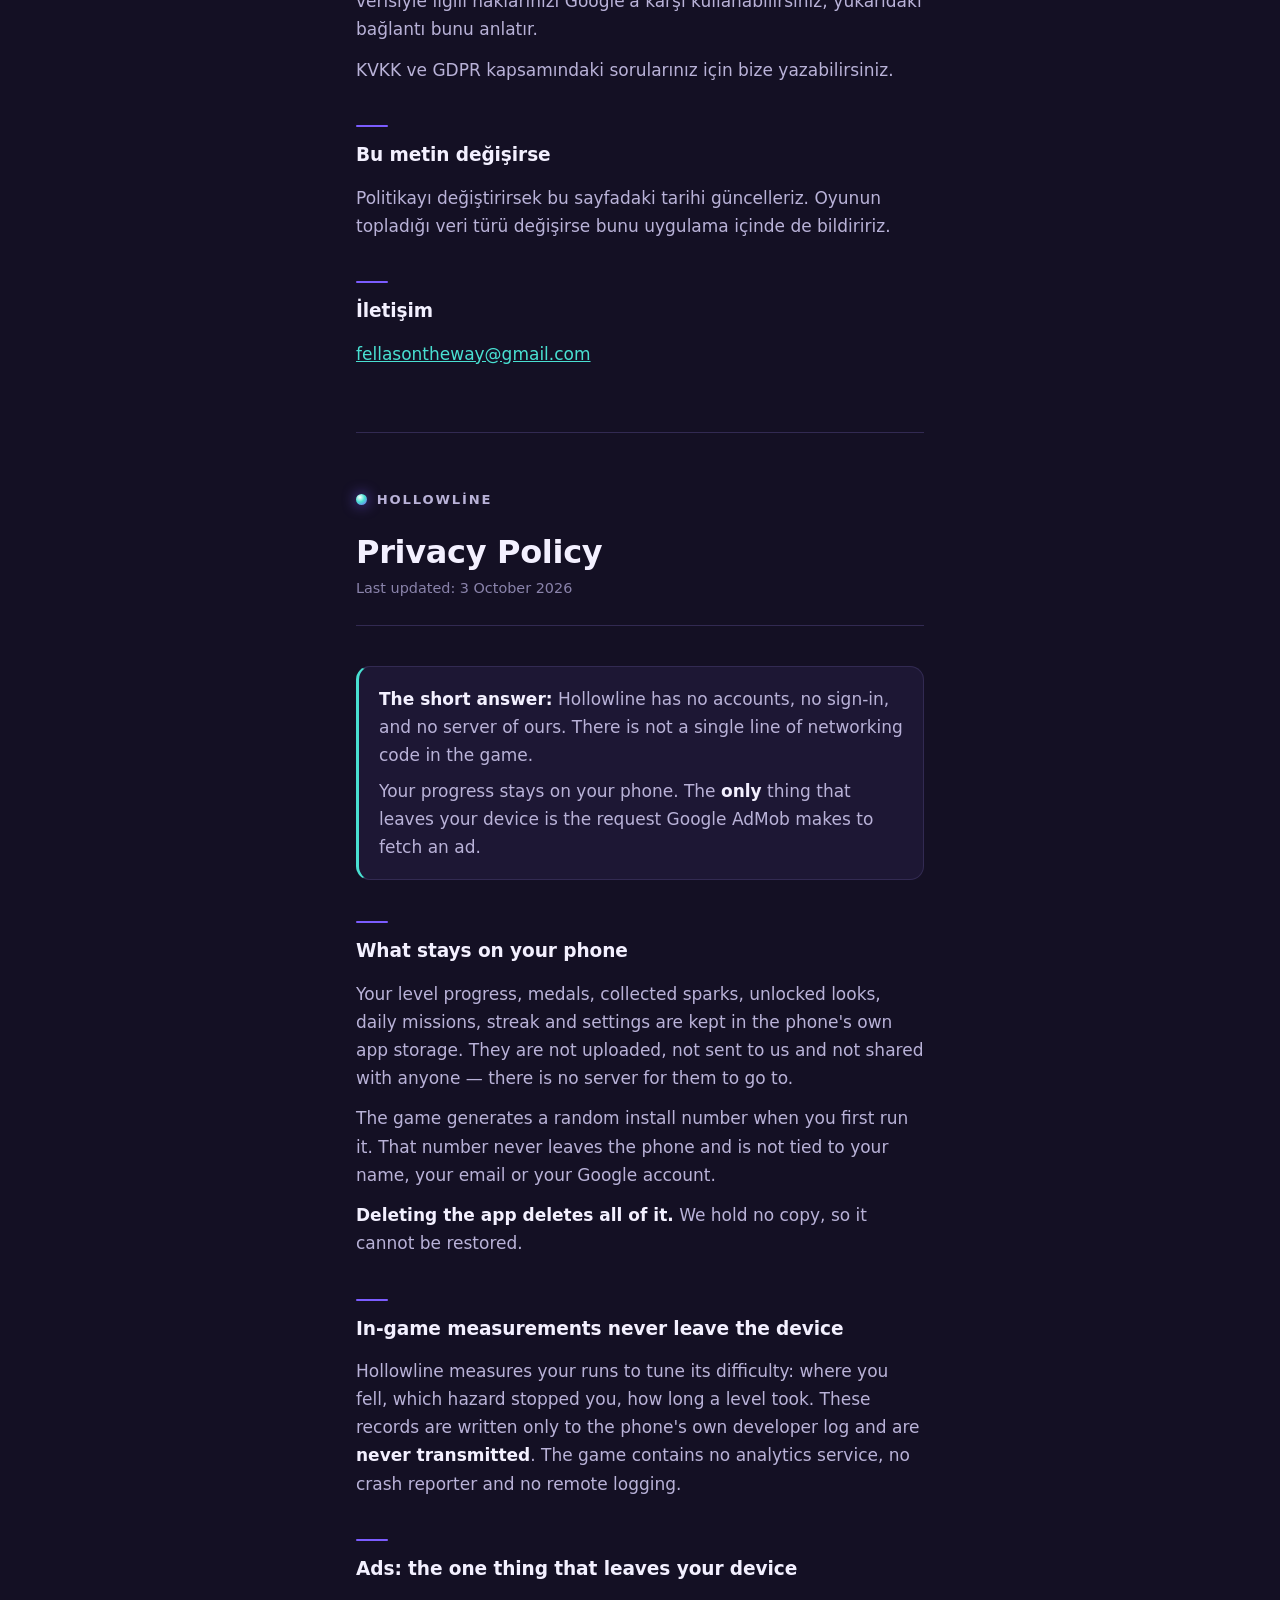
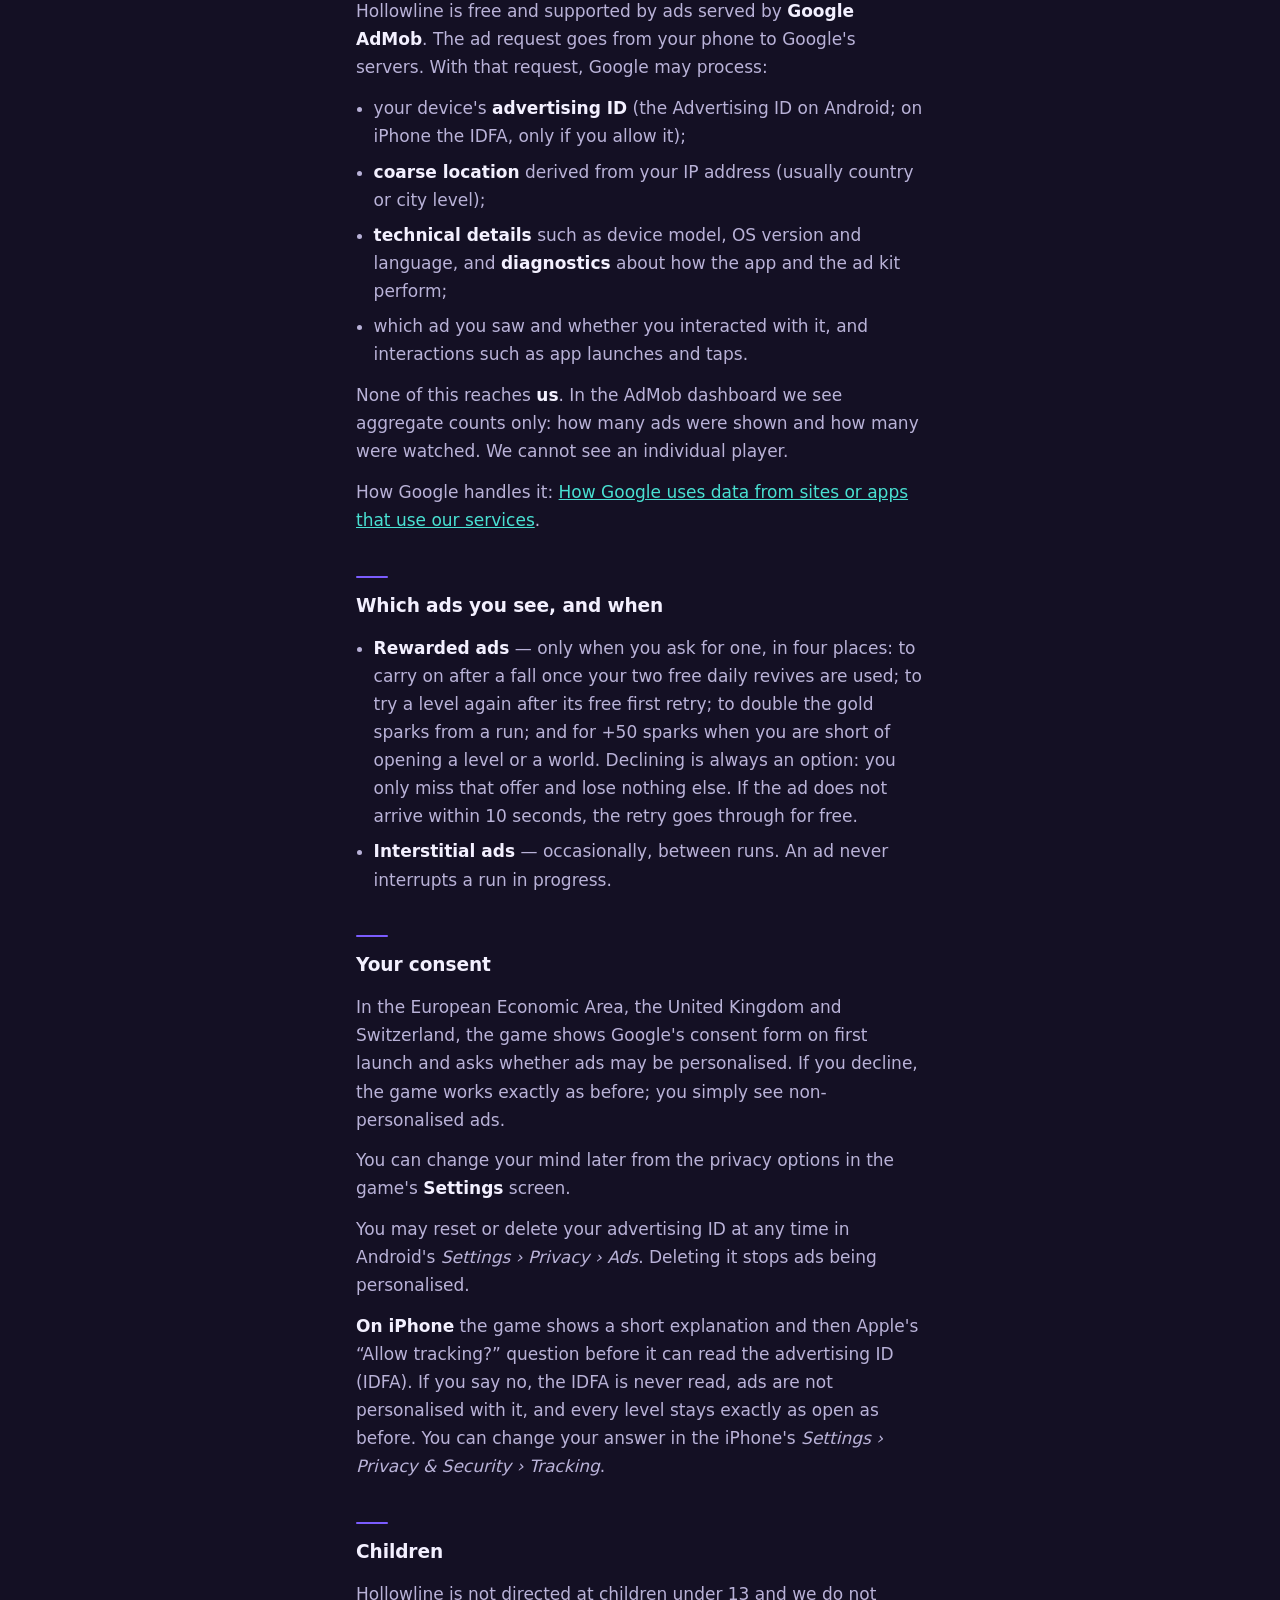
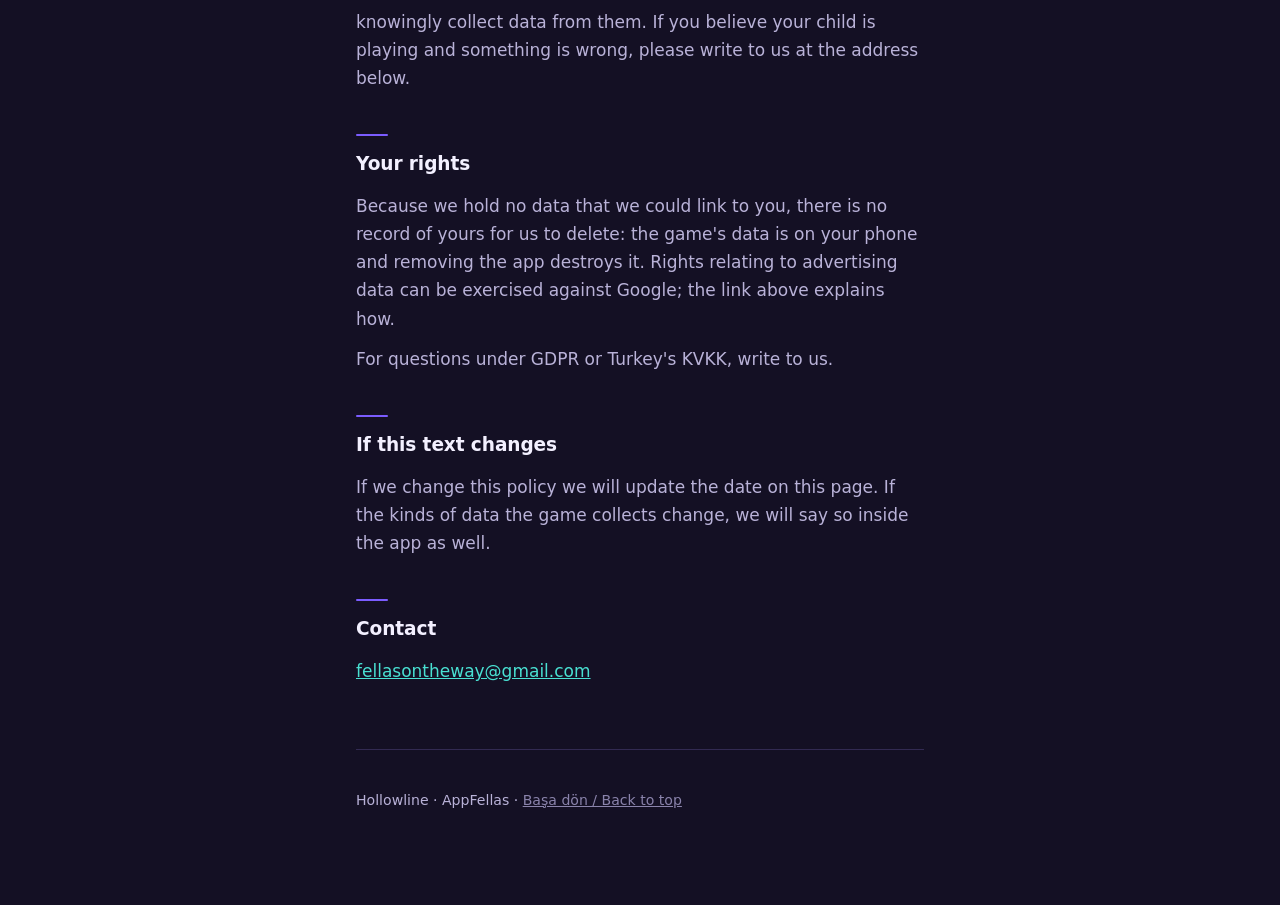
==== commit b2633f3d: "iOS: IDFA and tracking prompt in the privacy policy; add support page Co-Authored-By: Claude Opus 5." ====
--- a/index.html
+++ b/index.html
@@ -13,7 +13,7 @@
 <header>
   <div class="mark"><span class="dot"></span>Hollowline</div>
   <h1>Gizlilik Politikası</h1>
-  <p class="updated">Son güncelleme: 22 Eylül 2026</p>
+  <p class="updated">Son güncelleme: 3 Ekim 2026</p>
   <p class="jump"><a href="#en">Read this in English &rsaquo;</a></p>
 </header>
 
@@ -43,7 +43,7 @@
 <p>Hollowline reklamlarla ücretsiz sunulur. Reklamları <strong>Google AdMob</strong> getirir ve reklam
 isteği telefonunuzdan Google'ın sunucularına gider. Bu istekle birlikte Google şunları işleyebilir:</p>
 <ul>
-  <li>cihazınızın <strong>reklam kimliği</strong> (Android Advertising ID);</li>
+  <li>cihazınızın <strong>reklam kimliği</strong> (Android'de Advertising ID; iPhone'da IDFA, yalnızca izin verirseniz);</li>
   <li>IP adresinizden çıkarılan <strong>kaba konum</strong> (genellikle ülke ya da şehir düzeyi);</li>
   <li>cihaz modeli, işletim sistemi sürümü ve dil gibi <strong>teknik bilgiler</strong>, uygulamanın ve reklam
   kitinin performansıyla ilgili <strong>teşhis bilgileri</strong>;</li>
@@ -75,6 +75,10 @@
 seçeneklerinden formu yeniden açabilirsiniz.</p>
 <p>Reklam kimliğinizi dilediğiniz zaman Android'in <em>Ayarlar &rsaquo; Gizlilik &rsaquo; Reklamlar</em>
 bölümünden sıfırlayabilir ya da tamamen silebilirsiniz. Sildiğinizde reklamlar kişiselleştirilmez.</p>
+<p><strong>iPhone'da</strong> oyun, reklam kimliğine (IDFA) erişmeden önce kısa bir açıklama gösterir ve ardından
+Apple'ın &ldquo;izlemeye izin verilsin mi?&rdquo; sorusunu sorar. İzin vermezseniz IDFA hiç okunmaz, reklamlar bu
+kimlikle kişiselleştirilmez ve oyunun her bölümü aynı şekilde açık kalır. Kararınızı iPhone'un
+<em>Ayarlar &rsaquo; Gizlilik ve Güvenlik &rsaquo; İzleme</em> bölümünden değiştirebilirsiniz.</p>
 
 <h2>Çocuklar</h2>
 <p>Hollowline 13 yaşın altındaki çocuklara yönelik tasarlanmamıştır ve bilerek onlardan veri toplamayız.
@@ -98,7 +102,7 @@
 <header id="en" style="border-bottom:1px solid var(--line)">
   <div class="mark"><span class="dot"></span>Hollowline</div>
   <h1>Privacy Policy</h1>
-  <p class="updated">Last updated: 22 September 2026</p>
+  <p class="updated">Last updated: 3 October 2026</p>
 </header>
 
 <div class="lede">
@@ -126,7 +130,7 @@
 <p>Hollowline is free and supported by ads served by <strong>Google AdMob</strong>. The ad request goes
 from your phone to Google's servers. With that request, Google may process:</p>
 <ul>
-  <li>your device's <strong>advertising ID</strong>;</li>
+  <li>your device's <strong>advertising ID</strong> (the Advertising ID on Android; on iPhone the IDFA, only if you allow it);</li>
   <li><strong>coarse location</strong> derived from your IP address (usually country or city level);</li>
   <li><strong>technical details</strong> such as device model, OS version and language, and
   <strong>diagnostics</strong> about how the app and the ad kit perform;</li>
@@ -156,6 +160,10 @@
 <p>You can change your mind later from the privacy options in the game's <strong>Settings</strong> screen.</p>
 <p>You may reset or delete your advertising ID at any time in Android's
 <em>Settings &rsaquo; Privacy &rsaquo; Ads</em>. Deleting it stops ads being personalised.</p>
+<p><strong>On iPhone</strong> the game shows a short explanation and then Apple's &ldquo;Allow tracking?&rdquo; question
+before it can read the advertising ID (IDFA). If you say no, the IDFA is never read, ads are not personalised with it,
+and every level stays exactly as open as before. You can change your answer in the iPhone's
+<em>Settings &rsaquo; Privacy &amp; Security &rsaquo; Tracking</em>.</p>
 
 <h2>Children</h2>
 <p>Hollowline is not directed at children under 13 and we do not knowingly collect data from them. If you
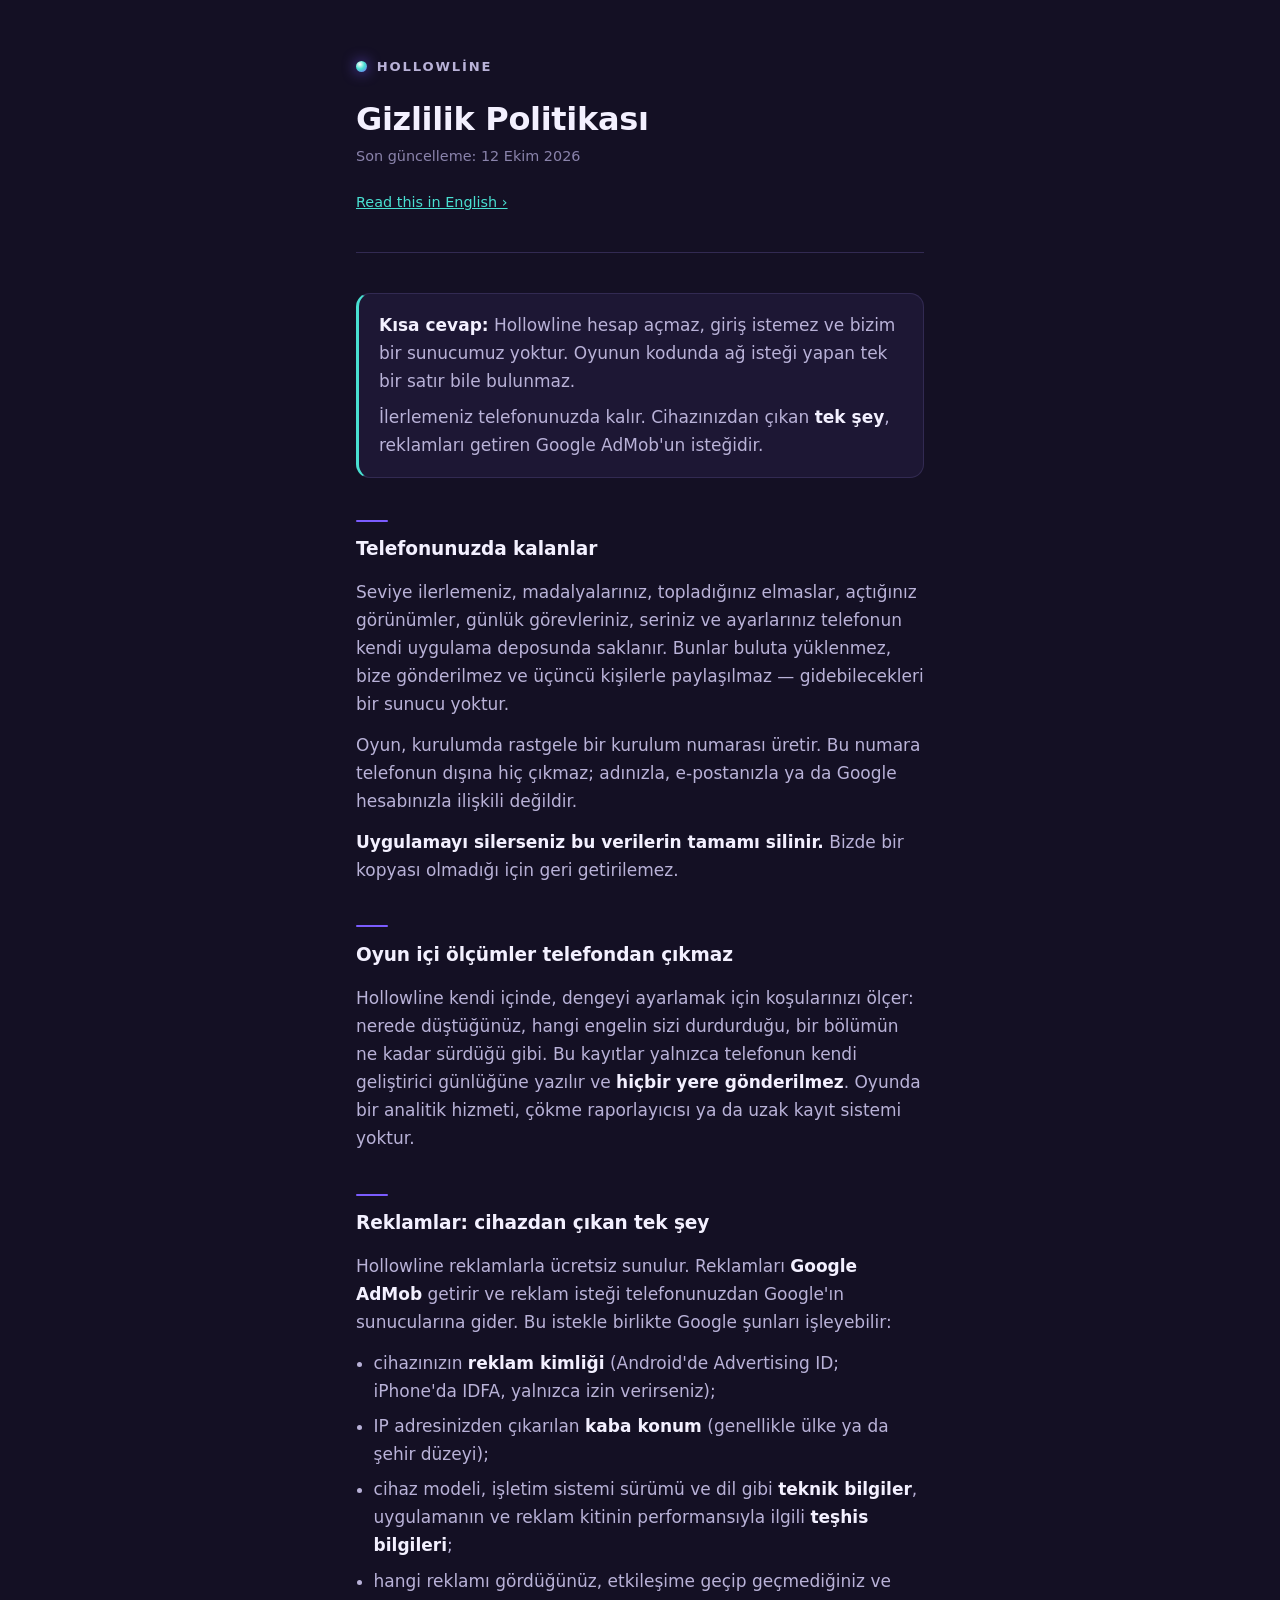
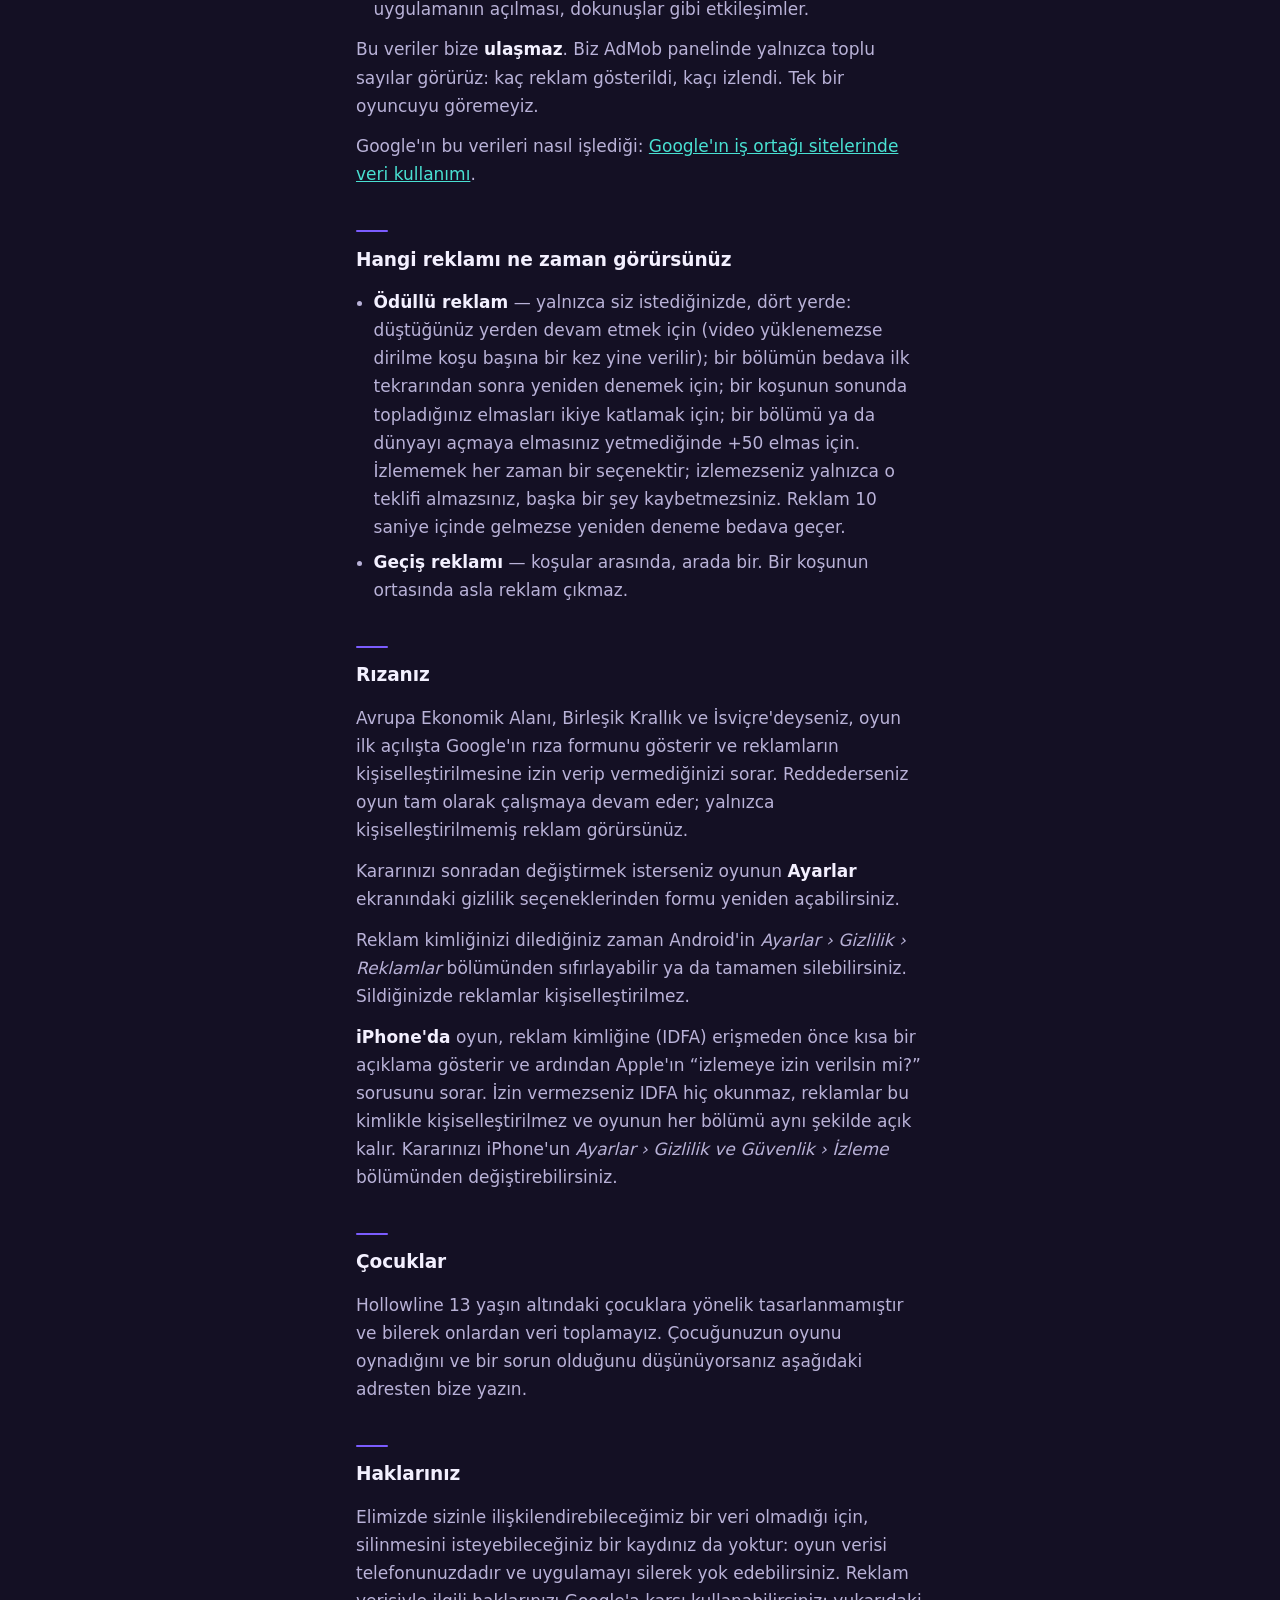
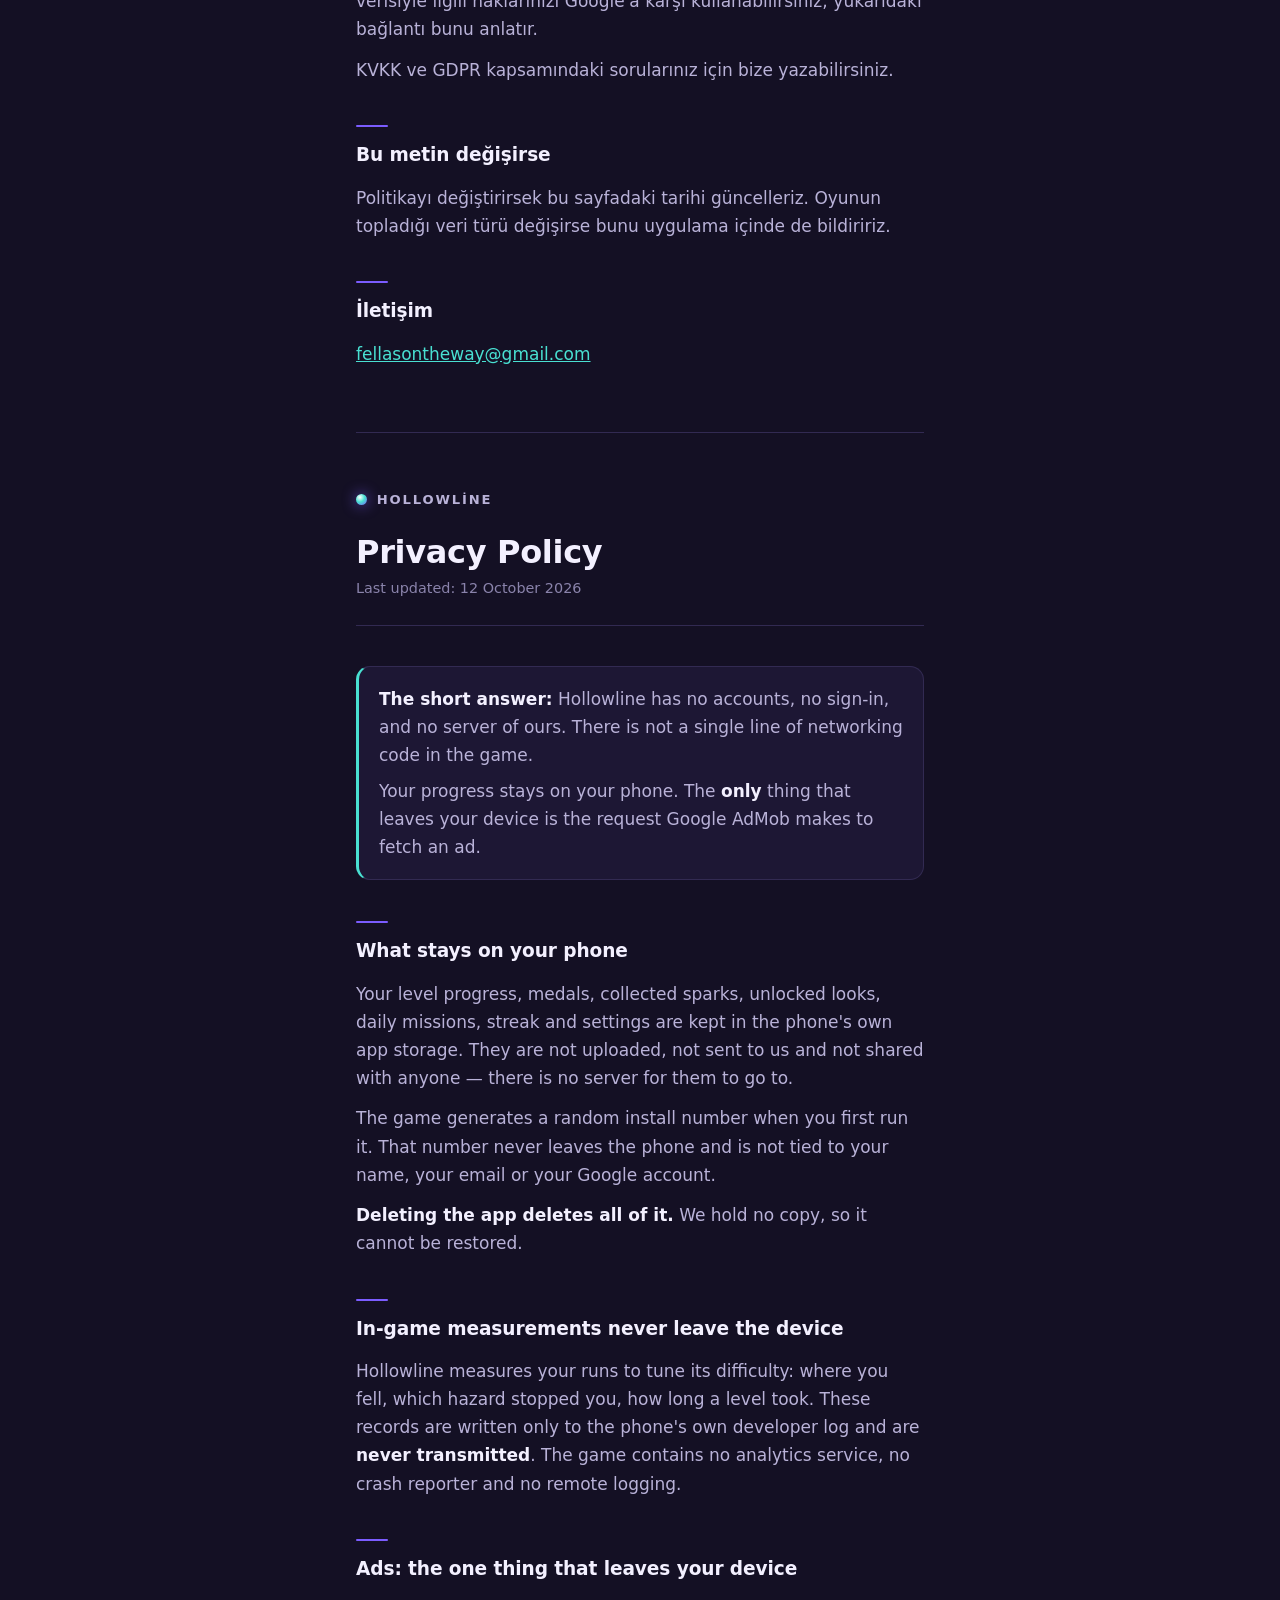
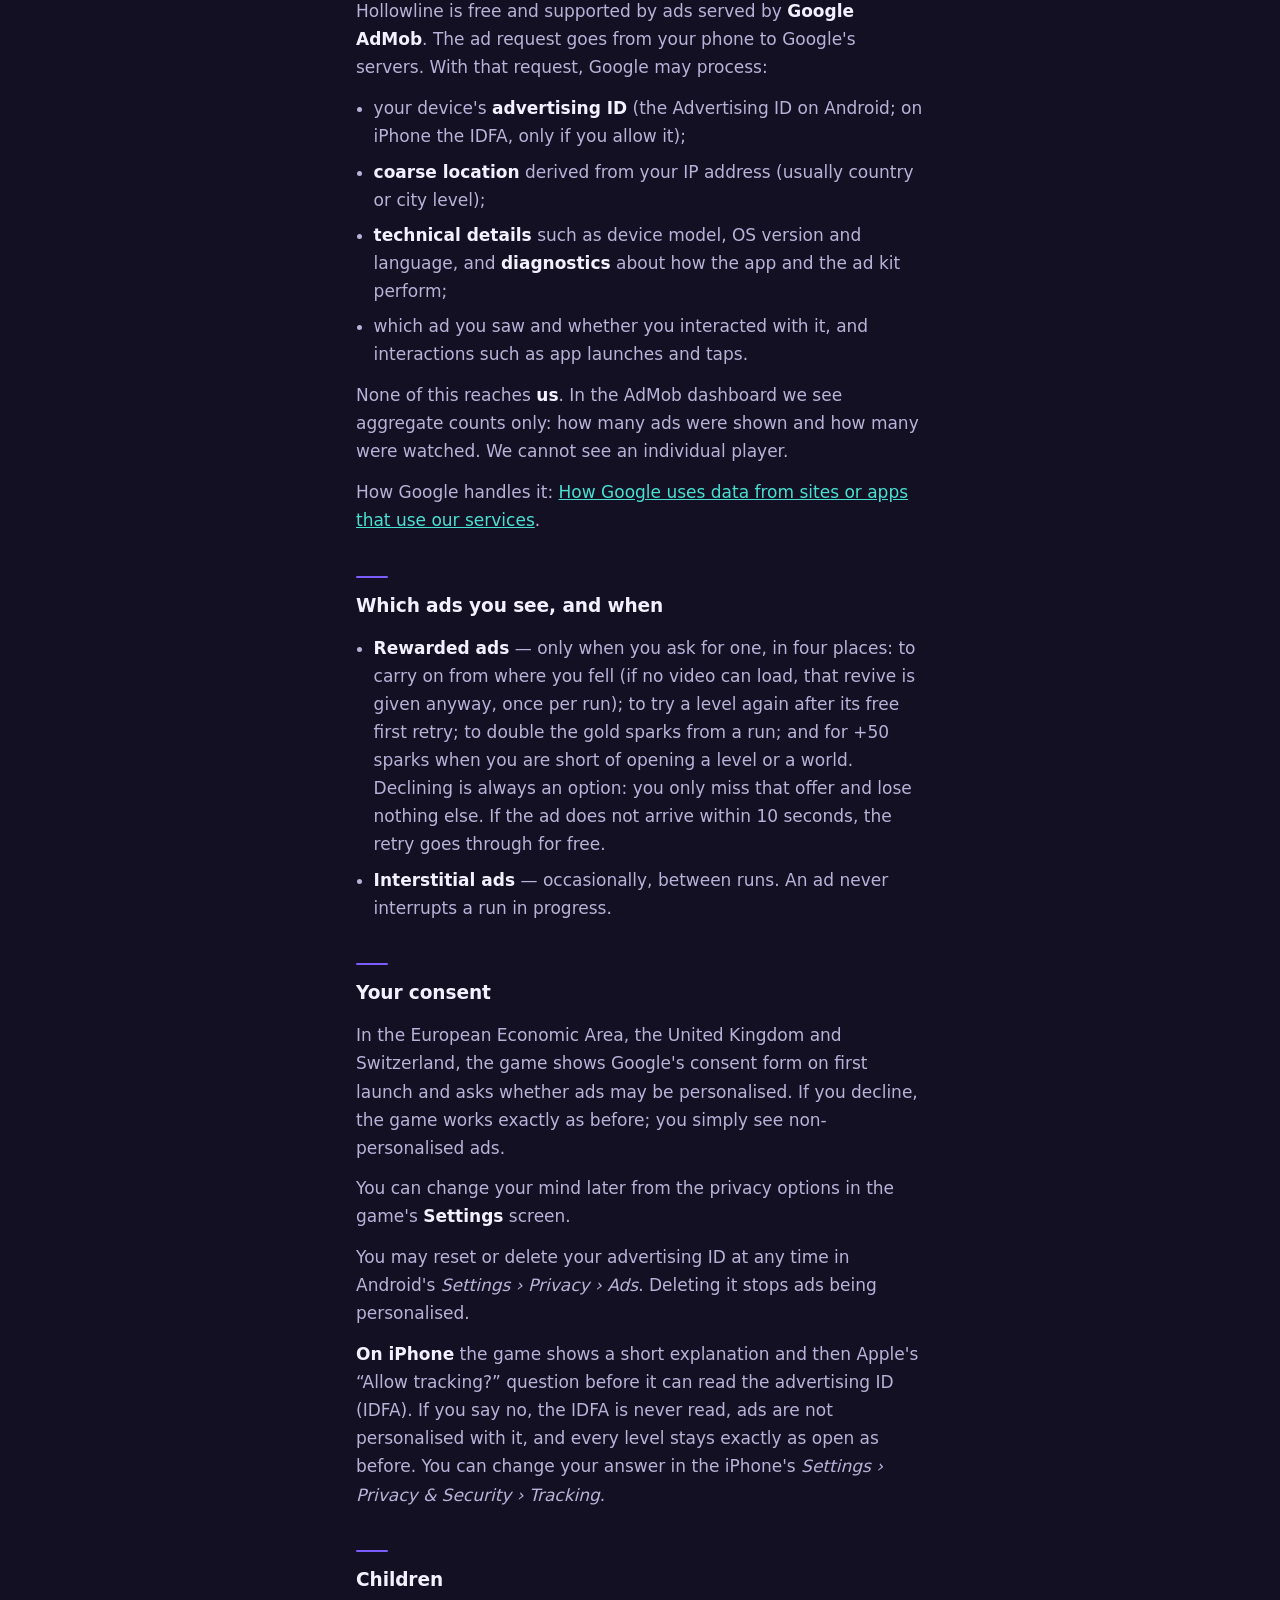
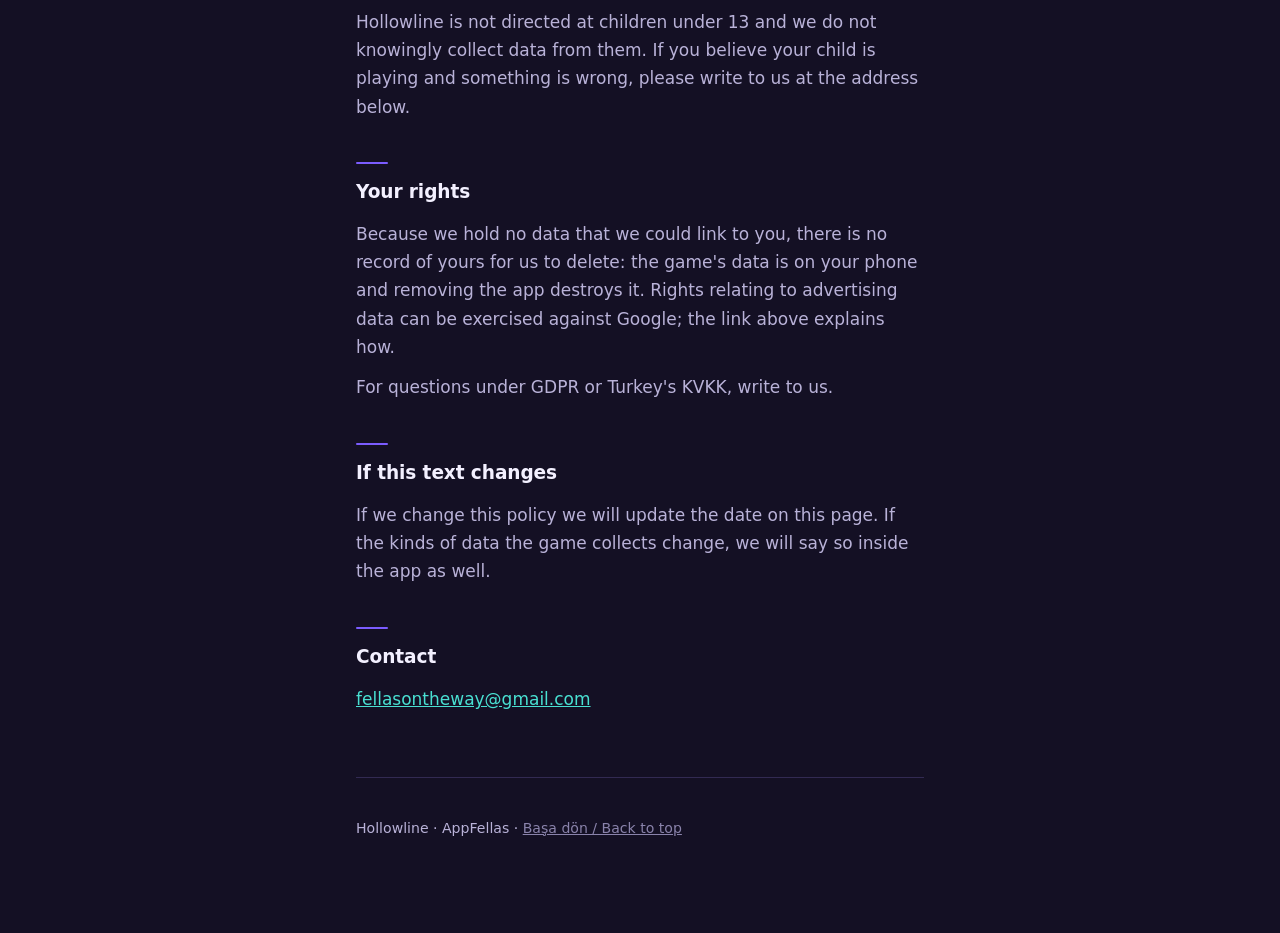
==== commit 6a460e17: "1.0.2: diriliş artık ödüllü video, gelmezse koşu başına bir kez; günde iki bedava diriliş kaldırıldı" ====
--- a/index.html
+++ b/index.html
@@ -13,7 +13,7 @@
 <header>
   <div class="mark"><span class="dot"></span>Hollowline</div>
   <h1>Gizlilik Politikası</h1>
-  <p class="updated">Son güncelleme: 3 Ekim 2026</p>
+  <p class="updated">Son güncelleme: 12 Ekim 2026</p>
   <p class="jump"><a href="#en">Read this in English &rsaquo;</a></p>
 </header>
 
@@ -58,8 +58,8 @@
 
 <h2>Hangi reklamı ne zaman görürsünüz</h2>
 <ul>
-  <li><strong>Ödüllü reklam</strong> — yalnızca siz istediğinizde, dört yerde: günlük iki bedava dirilme
-  bittikten sonra düşünce devam etmek için; bir bölümün bedava ilk tekrarından sonra yeniden denemek için;
+  <li><strong>Ödüllü reklam</strong> — yalnızca siz istediğinizde, dört yerde: düştüğünüz yerden devam etmek
+  için (video yüklenemezse dirilme koşu başına bir kez yine verilir); bir bölümün bedava ilk tekrarından sonra yeniden denemek için;
   bir koşunun sonunda topladığınız elmasları ikiye katlamak için; bir bölümü ya da dünyayı açmaya elmasınız
   yetmediğinde +50 elmas için. İzlememek her zaman bir seçenektir; izlemezseniz yalnızca o teklifi
   almazsınız, başka bir şey kaybetmezsiniz. Reklam 10 saniye içinde gelmezse yeniden deneme bedava geçer.</li>
@@ -102,7 +102,7 @@
 <header id="en" style="border-bottom:1px solid var(--line)">
   <div class="mark"><span class="dot"></span>Hollowline</div>
   <h1>Privacy Policy</h1>
-  <p class="updated">Last updated: 3 October 2026</p>
+  <p class="updated">Last updated: 12 October 2026</p>
 </header>
 
 <div class="lede">
@@ -144,8 +144,8 @@
 
 <h2>Which ads you see, and when</h2>
 <ul>
-  <li><strong>Rewarded ads</strong> — only when you ask for one, in four places: to carry on after a fall once
-  your two free daily revives are used; to try a level again after its free first retry; to double the gold
+  <li><strong>Rewarded ads</strong> — only when you ask for one, in four places: to carry on from where you
+  fell (if no video can load, that revive is given anyway, once per run); to try a level again after its free first retry; to double the gold
   sparks from a run; and for +50 sparks when you are short of opening a level or a world. Declining is always
   an option: you only miss that offer and lose nothing else. If the ad does not arrive within 10 seconds, the
   retry goes through for free.</li>
